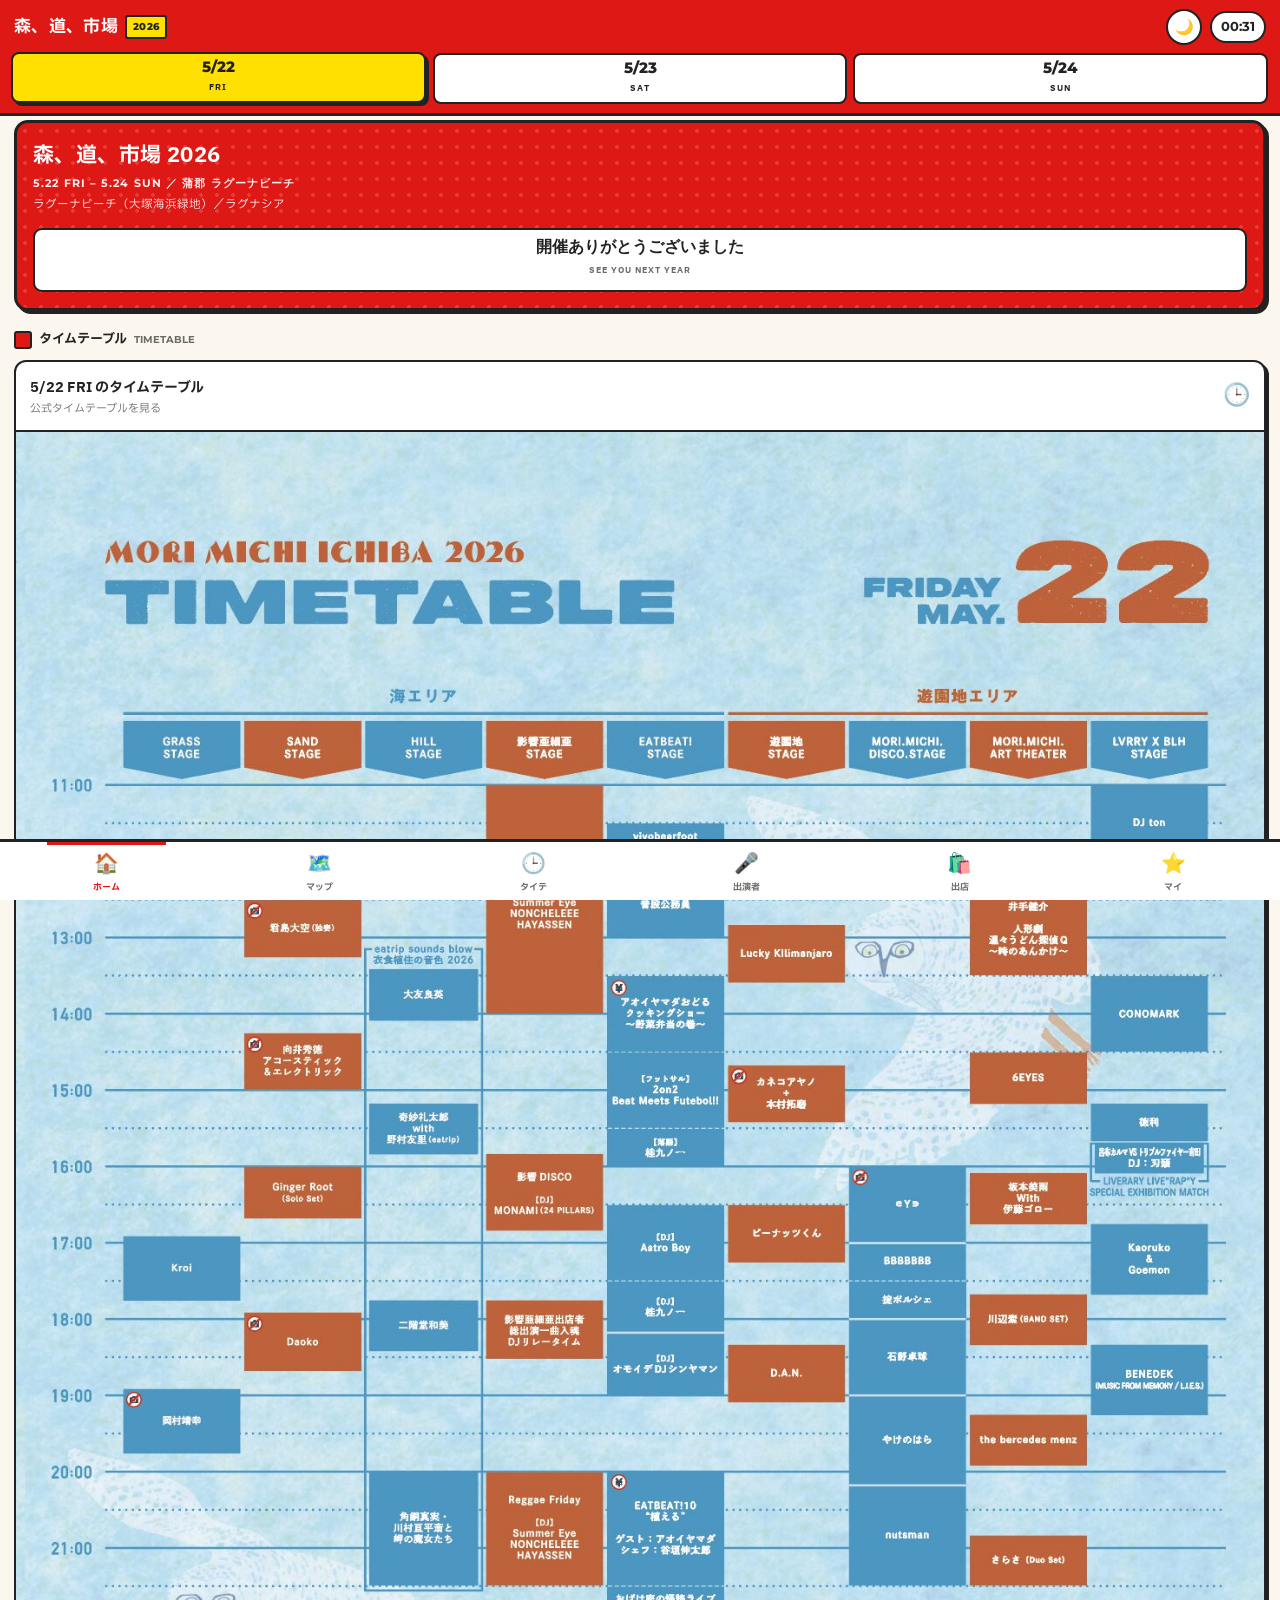
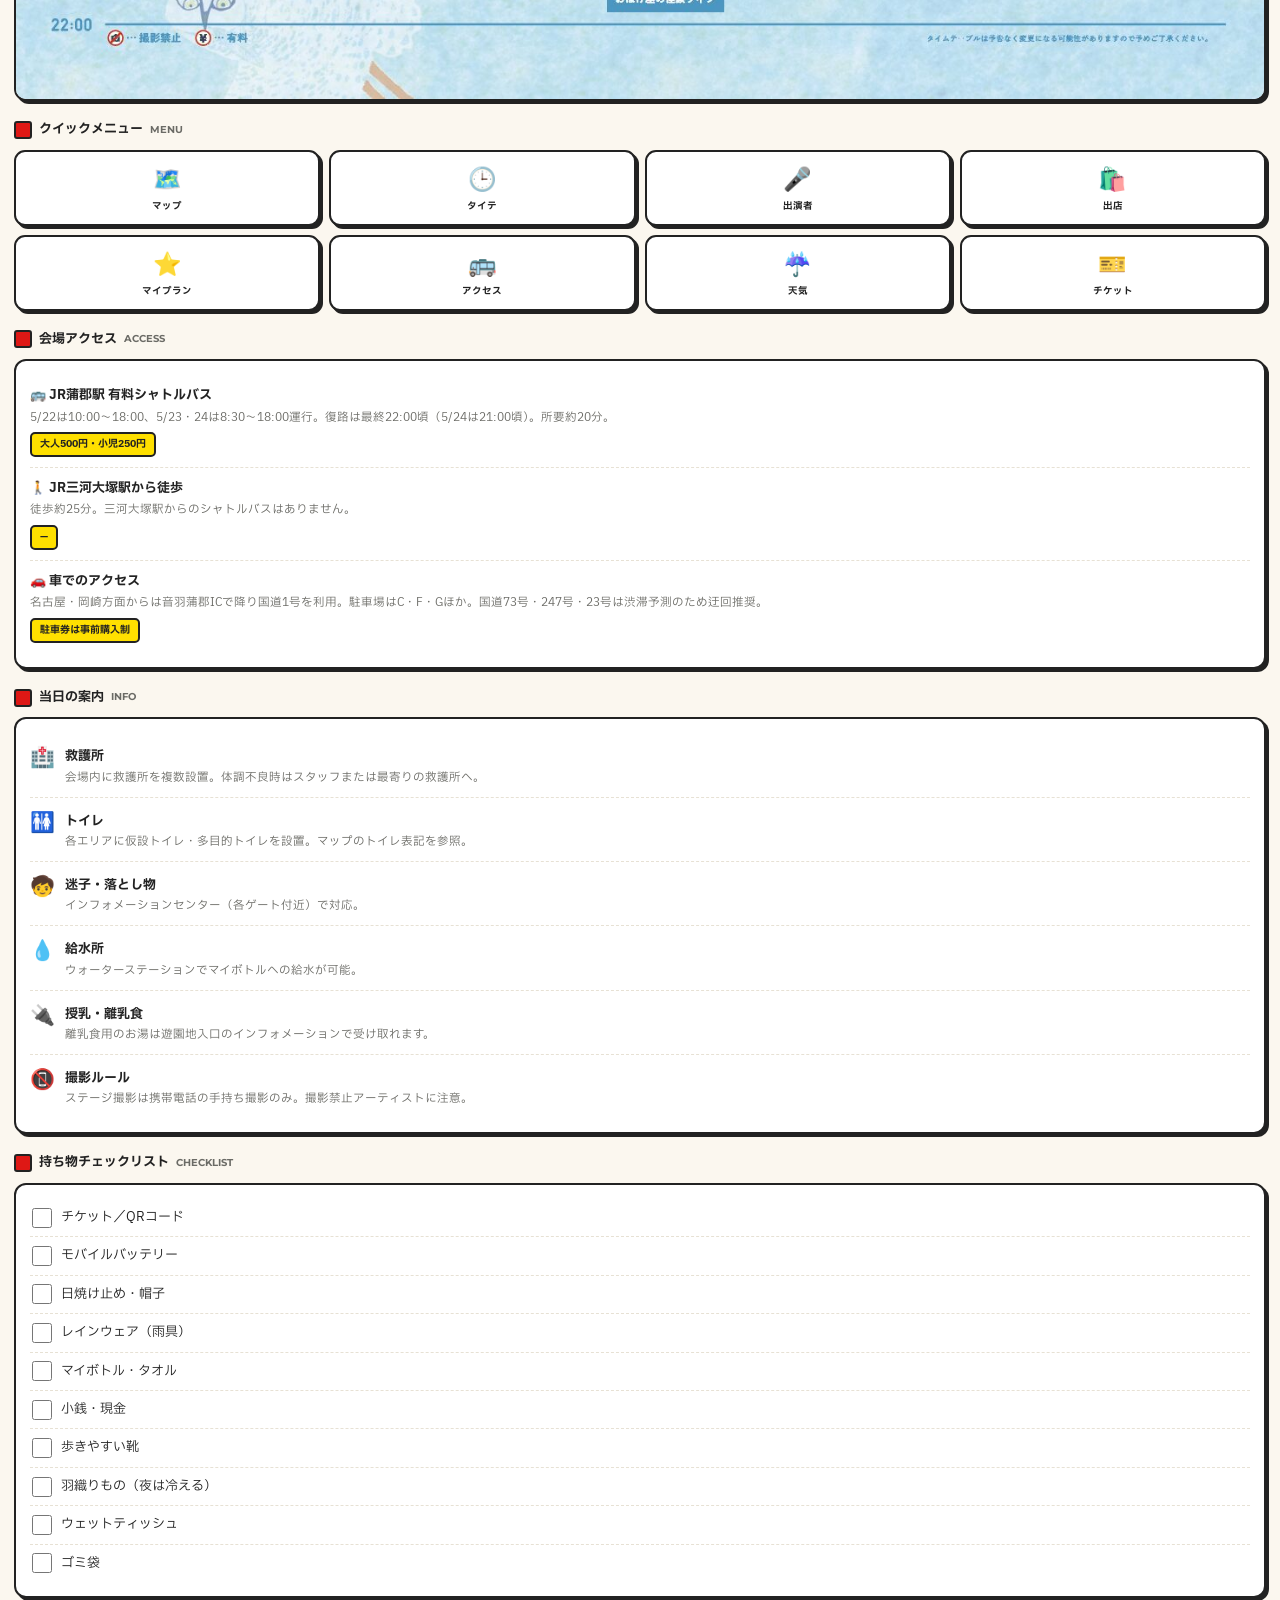
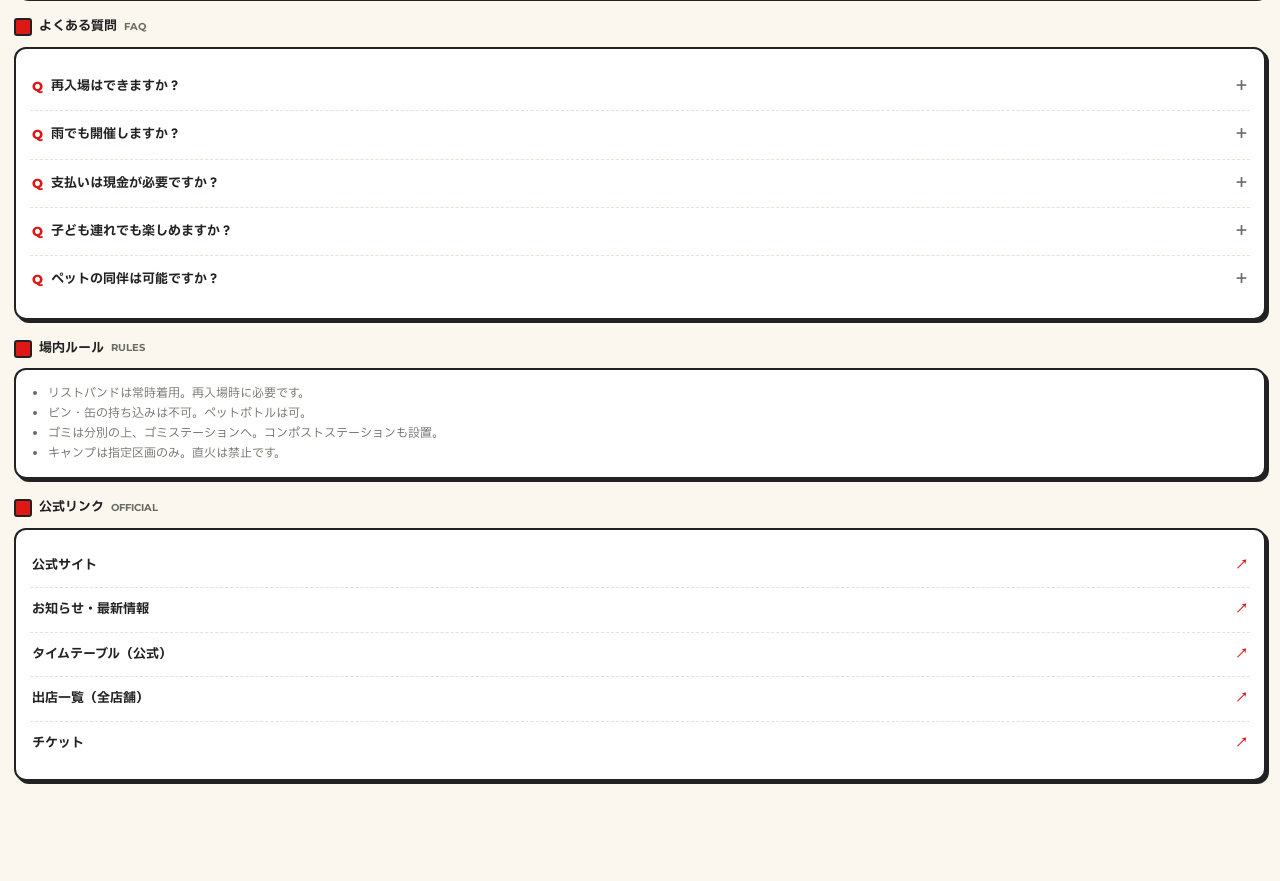
==== index.html @ 8216c10b "ショップ検索時の会場マップ表示を3点マーキングに拡張 公式PDFを再解析し、エリア名ラベルを2系統に分離して抽出： - ZONE_LABEL_LIST … 出店一覧ブロックの見出し（エリア名） - Z" ====
<!DOCTYPE html>
<html lang="ja">
<head>
<meta charset="UTF-8">
<meta name="viewport" content="width=device-width,initial-scale=1,maximum-scale=1,user-scalable=no,viewport-fit=cover">
<title>森、道、市場 2026 ガイド</title>
<meta name="description" content="森、道、市場2026の非公式ガイドアプリ。会場マップ・出店・タイムテーブル・出演者をすぐに確認。">
<meta name="theme-color" content="#de1815">
<meta name="apple-mobile-web-app-capable" content="yes">
<meta name="apple-mobile-web-app-status-bar-style" content="black-translucent">
<meta name="apple-mobile-web-app-title" content="森道2026">
<link rel="manifest" href="manifest.json">
<link rel="apple-touch-icon" href="img/icon-192.png">
<link rel="icon" type="image/png" href="img/icon-192.png">
<link rel="preconnect" href="https://fonts.googleapis.com">
<link rel="preconnect" href="https://fonts.gstatic.com" crossorigin>
<link href="https://fonts.googleapis.com/css2?family=IBM+Plex+Sans+JP:wght@400;500;700;800&family=Montserrat:wght@700;800&display=swap" rel="stylesheet">
<link rel="stylesheet" href="css/style.css">
</head>
<body>

<header class="app-header">
  <div class="app-header__top">
    <div class="app-header__title">
      森、道、市場 <span class="mark en">2026</span>
    </div>
    <div class="app-header__right">
      <button class="icon-btn" id="nightBtn" aria-label="表示モード切替">🌙</button>
      <div class="app-header__clock en" id="clock">--:--</div>
    </div>
  </div>
  <div class="day-tabs" id="dayTabs"></div>
</header>

<main>
  <section class="view pad" id="view-home"></section>
  <section class="view pad" id="view-map"></section>
  <section class="view pad" id="view-timetable"></section>
  <section class="view pad" id="view-artists"></section>
  <section class="view pad" id="view-shops"></section>
  <section class="view pad" id="view-myplan"></section>
</main>

<div class="modal-bg" id="modalBg">
  <div class="modal" id="modalBody" role="dialog" aria-modal="true" aria-label="詳細"></div>
</div>

<nav class="tabbar">
  <button data-view="home"><span class="ico">🏠</span><span class="lbl">ホーム</span></button>
  <button data-view="map"><span class="ico">🗺️</span><span class="lbl">マップ</span></button>
  <button data-view="timetable"><span class="ico">🕒</span><span class="lbl">タイテ</span></button>
  <button data-view="artists"><span class="ico">🎤</span><span class="lbl">出演者</span></button>
  <button data-view="shops"><span class="ico">🛍️</span><span class="lbl">出店</span></button>
  <button data-view="myplan"><span class="ico">⭐</span><span class="lbl">マイ</span></button>
</nav>

<script src="js/data.js"></script>
<script src="js/app.js"></script>
<script>
/* Service Worker 登録。
   - 初回訪問: コントローラ無し → controllerchange でのリロードはしない。
   - 2回目以降: 既存コントローラあり → 新しい SW が有効化されたら
     一度だけリロードし、修正を確実に反映する。
   - アプリ復帰時に update() を叩き、最新版を取りに行く。 */
if ('serviceWorker' in navigator) {
  var hadController = !!navigator.serviceWorker.controller;
  var refreshing = false;
  navigator.serviceWorker.addEventListener('controllerchange', function () {
    if (!hadController || refreshing) return;
    refreshing = true;
    window.location.reload();
  });
  window.addEventListener('load', function () {
    navigator.serviceWorker.register('sw.js').then(function (reg) {
      document.addEventListener('visibilitychange', function () {
        if (!document.hidden) {
          try { var p = reg.update(); if (p && p.catch) p.catch(function () {}); }
          catch (e) {}
        }
      });
    }).catch(function () {});
  });
}
</script>
</body>
</html>
---- css/style.css ----
/* ============================================================
   森、道、市場 2026 ガイドアプリ — スタイル
   公式サイト準拠：赤#de1815 / 黒#222 / 白 / 黄#ffe000 / 藍#114557
   フォント：Montserrat + IBM Plex Sans JP
============================================================ */
:root{
  --red:#de1815;
  --red-d:#ad1707;
  --ink:#222222;
  --paper:#fbf7ef;
  --card:#ffffff;
  --yellow:#ffe000;
  --teal:#114557;
  --teal-l:#588da9;
  --sub:#6b6b66;
  --line:#222222;
  --ink2:#222222;        /* 白・黄背景上で常に濃色を保つ固定インク */
  --soft:#e7e1d4;
  --ok:#1f9d57;
  --tabh:60px;
  --headh:106px;
  --hard:3px 3px 0 var(--ink);
}
*{box-sizing:border-box;margin:0;padding:0;-webkit-tap-highlight-color:transparent;}
html,body{height:100%;}
body{
  font-family:"IBM Plex Sans JP","Hiragino Kaku Gothic ProN","Noto Sans JP",sans-serif;
  background:var(--paper);color:var(--ink);line-height:1.65;
  -webkit-font-smoothing:antialiased;overscroll-behavior-y:none;
}
body.night{
  --paper:#15171c;--card:#22252d;--ink:#f1ede3;--line:#3a3e48;
  --sub:#9aa0ac;--soft:#2c2f38;--hard:3px 3px 0 #000;
}
img{max-width:100%;display:block;}
button{font-family:inherit;cursor:pointer;border:none;background:none;color:inherit;}
a{color:var(--red-d);}
.en{font-family:"Montserrat",sans-serif;}

/* ---------- ヘッダー ---------- */
.app-header{
  position:fixed;top:0;left:0;right:0;z-index:50;
  background:var(--red);color:#fff;padding:env(safe-area-inset-top) 0 0;
  border-bottom:3px solid var(--ink);
}
.app-header__top{
  display:flex;align-items:center;justify-content:space-between;
  padding:9px 14px 6px;
}
.app-header__title{font-weight:800;font-size:17px;letter-spacing:.02em;
  display:flex;align-items:center;gap:7px;}
.app-header__title .mark{
  background:var(--yellow);color:var(--ink);font-size:10px;font-weight:800;
  padding:2px 6px;border-radius:3px;border:2px solid var(--ink);
  font-family:"Montserrat",sans-serif;
}
.app-header__right{display:flex;align-items:center;gap:8px;}
.app-header__clock{
  font-family:"Montserrat",sans-serif;font-weight:700;font-size:13px;
  background:#fff;color:var(--ink2);padding:3px 9px;border-radius:20px;
  border:2px solid #222;
}
.icon-btn{
  width:36px;height:36px;border-radius:50%;background:#fff;border:2px solid var(--ink);
  display:flex;align-items:center;justify-content:center;font-size:15px;
}
.day-tabs{display:flex;gap:6px;padding:2px 12px 9px;}
.day-tab{
  flex:1;background:#fff;color:var(--ink2);border:2px solid #222;
  border-radius:8px;padding:5px 4px;text-align:center;transition:.12s;
}
.day-tab b{font-family:"Montserrat",sans-serif;font-size:15px;font-weight:800;
  display:block;line-height:1.1;}
.day-tab span{font-size:8.5px;letter-spacing:.14em;font-weight:700;}
.day-tab.active{background:var(--yellow);color:var(--ink2);
  box-shadow:3px 3px 0 #222;transform:translate(-1px,-1px);}

/* ---------- メイン ---------- */
main{
  padding:var(--headh) 0 calc(var(--tabh) + env(safe-area-inset-bottom) + 14px);
  min-height:100%;
}
.view{display:none;}
.view.active{display:block;animation:fade .2s ease;}
@keyframes fade{from{opacity:0;}to{opacity:1;}}
.pad{padding:14px 14px;}
.section-title{
  font-size:13px;font-weight:800;margin:18px 0 9px;
  display:flex;align-items:center;gap:7px;
}
.section-title::before{content:"";width:14px;height:14px;background:var(--red);
  border:2px solid var(--ink);border-radius:3px;}
.section-title .en{font-size:10px;color:var(--sub);font-weight:700;}

/* ---------- カード ---------- */
.card{
  background:var(--card);border:2.5px solid var(--ink);border-radius:12px;
  box-shadow:var(--hard);padding:14px;margin-bottom:12px;
}

/* ---------- ホーム ---------- */
.hero{
  background:var(--red);color:#fff;border:3px solid var(--ink);
  border-radius:14px;box-shadow:var(--hard);padding:16px;margin-bottom:14px;
  position:relative;overflow:hidden;
}
.hero__dots{
  position:absolute;inset:0;opacity:.16;
  background-image:radial-gradient(#fff 2px,transparent 2px);
  background-size:16px 16px;pointer-events:none;
}
.hero h2{font-size:21px;font-weight:800;letter-spacing:.02em;position:relative;}
.hero .sub{font-family:"Montserrat",sans-serif;font-size:11px;font-weight:700;
  letter-spacing:.1em;opacity:.92;position:relative;}
.hero .venue{font-size:11.5px;margin-top:4px;position:relative;opacity:.95;}
.countdown{display:flex;gap:7px;margin-top:13px;position:relative;}
.cd-box{
  background:#fff;color:var(--ink2);border:2.5px solid #222;border-radius:9px;
  padding:7px 0;text-align:center;flex:1;
}
.cd-box b{font-family:"Montserrat",sans-serif;font-size:23px;font-weight:800;
  display:block;line-height:1;}
.cd-box span{font-size:8.5px;letter-spacing:.12em;font-weight:700;color:#6b6b66;}
.cd-box.wide{flex:none;width:100%;padding:9px 0;}
.cd-box.wide b{font-size:16px;}

.now-strip{display:flex;gap:10px;}
.now-strip .card{flex:1;margin-bottom:0;padding:12px;}
.tagline{
  font-family:"Montserrat",sans-serif;font-size:9.5px;font-weight:800;
  letter-spacing:.08em;display:inline-block;padding:2px 7px;border-radius:4px;
  border:2px solid var(--ink);margin-bottom:6px;
}
.tagline.now{background:var(--red);color:#fff;}
.tagline.next{background:var(--yellow);color:var(--ink2);}
.now-name{font-size:15px;font-weight:800;line-height:1.3;}
.now-meta{font-size:10.5px;color:var(--sub);}
.now-empty{font-size:12px;color:var(--sub);padding:4px 0;}

.quick-grid{display:grid;grid-template-columns:repeat(4,1fr);gap:9px;}
.quick-btn{
  background:var(--card);border:2.5px solid var(--ink);border-radius:11px;
  box-shadow:var(--hard);padding:11px 3px;text-align:center;transition:.1s;
}
.quick-btn:active{transform:translate(2px,2px);box-shadow:1px 1px 0 var(--ink);}
.quick-btn .ico{font-size:23px;}
.quick-btn .lbl{font-size:9.5px;font-weight:800;margin-top:2px;}

.info-row{display:flex;gap:10px;padding:9px 0;border-bottom:1.5px dashed var(--soft);}
.info-row:last-child{border-bottom:none;}
.info-row .ico{font-size:20px;flex-shrink:0;}
.info-row .txt b{font-size:13px;}
.info-row .txt p{font-size:11.5px;color:var(--sub);}

.access-item{padding:10px 0;border-bottom:1.5px dashed var(--soft);}
.access-item:last-child{border-bottom:none;}
.access-item b{font-size:13px;display:flex;align-items:center;gap:6px;}
.access-item p{font-size:11.5px;color:var(--sub);margin-top:2px;}
.tag-fare{
  display:inline-block;background:var(--yellow);color:var(--ink2);
  font-size:10px;font-weight:800;padding:2px 8px;border-radius:5px;
  border:2px solid #222;margin-top:5px;
}

.link-row{
  display:flex;align-items:center;justify-content:space-between;
  padding:11px 2px;border-bottom:1.5px dashed var(--soft);
  font-size:13px;font-weight:700;
}
.link-row:last-child{border-bottom:none;}
.link-row .arr{color:var(--red);font-weight:800;}

.checklist label{
  display:flex;align-items:center;gap:9px;padding:8px 2px;
  border-bottom:1.5px dashed var(--soft);font-size:13px;
}
.checklist label:last-child{border-bottom:none;}
.checklist input{width:20px;height:20px;accent-color:var(--red);flex-shrink:0;}
.checklist label.done span{text-decoration:line-through;color:var(--sub);}

.faq-item{border-bottom:1.5px dashed var(--soft);padding:4px 0;}
.faq-item:last-child{border-bottom:none;}
.faq-q{
  display:flex;gap:8px;padding:9px 2px;font-size:13px;font-weight:700;
  align-items:flex-start;
}
.faq-q .qm{color:var(--red);font-weight:800;font-family:"Montserrat",sans-serif;}
.faq-q .tgl{margin-left:auto;color:var(--sub);}
.faq-a{font-size:12px;color:var(--sub);padding:0 2px 10px 22px;display:none;}
.faq-item.open .faq-a{display:block;}

/* ---------- 注意ボックス ---------- */
.notice{
  background:var(--yellow);border:2.5px solid #222;border-radius:10px;
  padding:9px 12px;font-size:10.5px;font-weight:600;color:var(--ink2);
  margin-bottom:12px;line-height:1.55;
}
.notice a{color:var(--ink2);font-weight:800;}

/* ---------- 検索・フィルタ ---------- */
.searchbar{position:relative;margin-bottom:10px;}
.searchbar input{
  width:100%;border:2.5px solid var(--ink);border-radius:24px;
  padding:11px 16px 11px 40px;font-size:16px;background:var(--card);
  color:var(--ink);box-shadow:var(--hard);-webkit-appearance:none;appearance:none;
}
.searchbar input:focus{outline:none;}
.searchbar::before{content:"🔍";position:absolute;left:14px;top:50%;
  transform:translateY(-50%);font-size:14px;}
.chips{display:flex;gap:7px;overflow-x:auto;padding-bottom:9px;
  -webkit-overflow-scrolling:touch;}
.chip{
  flex:0 0 auto;background:var(--card);border:2px solid var(--ink);
  border-radius:18px;padding:6px 12px;font-size:11.5px;font-weight:800;
  white-space:nowrap;transition:.1s;
}
.chip.active{background:var(--red);color:#fff;}
.list-count{font-size:11px;color:var(--sub);font-weight:700;margin-bottom:8px;}

/* ---------- マップ ---------- */
.map-toolbar{
  display:flex;gap:7px;margin-bottom:10px;align-items:center;
}
.map-toolbar .seg{
  flex:1;display:flex;border:2.5px solid var(--ink);border-radius:9px;
  overflow:hidden;box-shadow:var(--hard);background:var(--card);
}
.map-toolbar .seg button{
  flex:1;padding:7px 2px;font-size:10.5px;font-weight:800;transition:.1s;
}
.map-toolbar .seg button.active{background:var(--teal);color:#fff;}
.map-wrap{
  border:3px solid var(--ink);border-radius:12px;box-shadow:var(--hard);
  overflow:hidden;background:var(--card);position:relative;
}
.map-canvas{
  position:relative;overflow:hidden;background:#ded8c8;
  touch-action:none;height:62vh;
}
/* 会場マップは全体を一画面に表示（マップ画像の縦横比に合わせる） */
#mapCanvas{height:auto;aspect-ratio:1600 / 2262;}
.map-inner{position:absolute;top:0;left:0;transform-origin:0 0;}
.map-inner img{width:100%;display:block;pointer-events:none;}
.pin{
  position:absolute;transform:translate(-50%,-100%);
  display:flex;flex-direction:column;align-items:center;cursor:pointer;
  transition:filter .1s;
}
.pin__dot{
  width:21px;height:21px;border-radius:50% 50% 50% 2px;
  border:2.5px solid var(--ink);transform:rotate(45deg);
  display:flex;align-items:center;justify-content:center;
  box-shadow:1px 1px 0 rgba(0,0,0,.35);
}
.pin__dot span{transform:rotate(-45deg);font-size:9px;}
.pin--stage .pin__dot{background:var(--red);}
.pin--gate  .pin__dot{background:var(--teal);}
.pin--area .pin__dot{background:var(--yellow);}
.pin--me .pin__dot{background:#fff;border-color:var(--red);}
.pin__label{
  margin-top:2px;font-size:9.5px;font-weight:800;background:var(--card);
  border:1.5px solid var(--ink);border-radius:4px;padding:1px 5px;
  white-space:nowrap;max-width:110px;overflow:hidden;text-overflow:ellipsis;
}
.pin.active{filter:none;z-index:5;}
.pin.active .pin__dot{
  width:30px;height:30px;animation:pinpop .5s ease;
  box-shadow:0 0 0 6px rgba(222,24,21,.25),1px 1px 0 rgba(0,0,0,.4);
}
.pin.active .pin__dot span{font-size:13px;}
.pin.active .pin__label{background:var(--red);color:#fff;font-size:10px;}
.pin.dimmed{opacity:.32;}
@keyframes pinpop{0%{transform:rotate(45deg) scale(.4);}60%{transform:rotate(45deg) scale(1.2);}100%{transform:rotate(45deg) scale(1);}}

/* 選択中ショップの会場マップ赤マーキング（SVGオーバーレイ）。
   #areaSvg は #mapInner 内にありマップと一緒に拡縮される。 */
#areaSvg{
  position:absolute;top:0;left:0;width:100%;height:100%;
  pointer-events:none;overflow:visible;z-index:3;
}
/* エリア名を丸囲み（出店一覧の見出し＝赤／中央地図上の位置＝赤）*/
.area-circle{
  fill:rgba(222,24,21,.1);stroke:var(--red);stroke-width:3.4;
  vector-effect:non-scaling-stroke;
  animation:areamark 1s ease-in-out infinite alternate;
}
.area-circle--venue{stroke-width:4;fill:rgba(222,24,21,.16);}
/* (1) 店名が記載されている部分：出店一覧の店名を赤枠で囲う */
.area-namebox{
  fill:rgba(255,224,0,.34);stroke:var(--red);stroke-width:2.6;
  vector-effect:non-scaling-stroke;
  animation:areamark 1s ease-in-out infinite alternate;
}
@keyframes areamark{
  from{stroke-opacity:.55;}
  to{stroke-opacity:1;}
}

/* 選択中ショップのピン：店名を指す固定サイズのピン（どの縮尺でも見える）
   先端の▼が店名の中心を指す */
.pin--shop{z-index:9;}
.pin--shop .shop-pin__body{
  background:var(--red);color:#fff;font-size:11px;font-weight:800;
  border:2.5px solid var(--ink);border-radius:8px;padding:5px 9px;
  white-space:nowrap;max-width:172px;overflow:hidden;text-overflow:ellipsis;
  box-shadow:2px 2px 0 var(--ink);
  animation:shopglow 1.1s ease-in-out infinite;
}
.pin--shop .shop-pin__body b{font-family:"Montserrat",sans-serif;}
.pin--shop .shop-pin__tip{
  width:0;height:0;border:9px solid transparent;
  border-top-color:var(--ink);margin-top:-2px;
}
@keyframes shopglow{
  0%,100%{box-shadow:2px 2px 0 var(--ink),0 0 0 3px rgba(255,224,0,.95);}
  50%{box-shadow:2px 2px 0 var(--ink),0 0 0 10px rgba(255,224,0,.2);}
}
/* 選択中ショップのエリア位置ピン：そのエリアが会場マップ上のどこにあるかを示す */
.pin--area-loc{z-index:8;}
.pin--area-loc .area-pin__body{
  background:var(--teal);color:#fff;font-size:10.5px;font-weight:800;
  border:2.5px solid var(--ink);border-radius:8px;padding:4px 9px;
  white-space:nowrap;max-width:160px;overflow:hidden;text-overflow:ellipsis;
  box-shadow:2px 2px 0 var(--ink);
}
.pin--area-loc .area-pin__tip{
  width:0;height:0;border:8px solid transparent;
  border-top-color:var(--ink);margin-top:-2px;
}
.map-zoom{
  position:absolute;right:9px;bottom:9px;display:flex;flex-direction:column;gap:6px;
}
.map-zoom button{
  width:44px;height:44px;background:var(--card);border:2.5px solid var(--ink);
  border-radius:9px;font-size:21px;font-weight:800;
  display:flex;align-items:center;justify-content:center;box-shadow:var(--hard);
}
.map-hint{
  font-size:10.5px;color:var(--sub);padding:8px 4px 0;text-align:center;
}
.map-legend{
  display:flex;gap:14px;justify-content:center;padding:9px 4px 0;
  font-size:10px;font-weight:700;flex-wrap:wrap;
}
.map-legend span{display:flex;align-items:center;gap:4px;}
.map-legend i{width:13px;height:13px;border-radius:50% 50% 50% 2px;
  transform:rotate(45deg);border:2px solid var(--ink);display:inline-block;}

/* マップ下：選択ゾーン情報 */
.zone-panel{margin-top:12px;}
.zone-panel__head{
  display:flex;align-items:center;gap:8px;margin-bottom:8px;
}
.zone-panel__head b{font-size:15px;font-weight:800;}
.zone-shop{
  display:flex;align-items:center;gap:9px;padding:9px 2px;
  border-bottom:1.5px dashed var(--soft);
}
.zone-shop:last-child{border-bottom:none;}
.zone-shop .ico{font-size:18px;}
.zone-shop .nm{font-size:13px;font-weight:700;flex:1;}
.zone-shop .arr{color:var(--red);font-weight:800;}

/* ---------- タイムテーブル ---------- */
.tt-stage-group{margin-bottom:15px;}
.tt-stage-head{
  display:flex;align-items:center;gap:8px;margin-bottom:7px;
  font-size:13px;font-weight:800;
}
.tt-stage-dot{width:14px;height:14px;border-radius:4px;border:2px solid var(--ink);
  flex-shrink:0;}
.tt-slot{
  background:var(--card);border:2.5px solid var(--ink);border-radius:10px;
  box-shadow:var(--hard);padding:9px 11px;margin-bottom:8px;
  display:flex;align-items:center;gap:10px;
}
.tt-slot.is-now{background:var(--yellow);color:var(--ink2);}
.tt-slot.is-now .tt-slot__time,
.tt-slot.is-now .tt-slot__name{color:var(--ink2);}
.tt-slot.is-done{opacity:.5;}
.tt-slot__time{
  font-family:"Montserrat",sans-serif;font-weight:800;font-size:13px;
  text-align:center;flex-shrink:0;width:44px;
}
.tt-slot__time small{display:block;font-size:9px;color:var(--sub);font-weight:700;}
.tt-slot__body{flex:1;min-width:0;}
.tt-slot__name{font-size:14px;font-weight:800;}
.tt-slot__tag{font-size:9px;font-weight:800;
  font-family:"Montserrat",sans-serif;color:var(--red);}
.tt-slot__fav{flex-shrink:0;width:34px;height:34px;font-size:21px;
  display:flex;align-items:center;justify-content:center;}

/* ---------- グリッドタイル ---------- */
.list-grid{display:grid;grid-template-columns:1fr 1fr;gap:10px;}
.tile{
  background:var(--card);border:2.5px solid var(--ink);border-radius:11px;
  box-shadow:var(--hard);padding:11px;position:relative;transition:.1s;
}
.tile:active{transform:translate(2px,2px);box-shadow:1px 1px 0 var(--ink);}
.tile__cat{font-size:19px;}
.tile__name{font-size:12.5px;font-weight:800;margin:4px 0 2px;
  word-break:break-word;line-height:1.35;}
.tile__meta{font-size:10px;color:var(--sub);font-weight:600;}
.tile__fav{position:absolute;top:6px;right:6px;font-size:19px;
  width:30px;height:30px;display:flex;align-items:center;justify-content:center;}
.empty{text-align:center;color:var(--sub);font-size:13px;padding:44px 20px;}
.empty .big{font-size:40px;margin-bottom:8px;}

/* ---------- マイプラン ---------- */
.seg-tabs{display:flex;gap:7px;margin-bottom:13px;}
.seg-tabs button{
  flex:1;background:var(--card);border:2.5px solid var(--ink);border-radius:9px;
  padding:8px;font-size:12px;font-weight:800;box-shadow:var(--hard);transition:.1s;
}
.seg-tabs button.active{background:var(--red);color:#fff;}

/* ---------- モーダル ---------- */
.modal-bg{
  position:fixed;inset:0;background:rgba(34,34,34,.55);z-index:100;
  display:none;align-items:flex-end;
}
.modal-bg.open{display:flex;}
.modal{
  background:var(--paper);width:100%;border-radius:18px 18px 0 0;
  border-top:3px solid var(--ink);
  padding:6px 16px calc(env(safe-area-inset-bottom) + 22px);
  max-height:88vh;overflow-y:auto;animation:slideup .22s ease;
}
@keyframes slideup{from{transform:translateY(100%);}to{transform:none;}}
.modal__handle{width:40px;height:4px;background:var(--ink);border-radius:3px;
  margin:8px auto 14px;opacity:.3;}
.modal__cat{font-size:30px;}
.modal__title{font-size:21px;font-weight:800;margin:3px 0 2px;line-height:1.3;}
.modal__sub{font-size:11px;color:var(--sub);font-weight:700;margin-bottom:14px;}
.modal__row{
  background:var(--card);border:2px solid var(--ink);border-radius:10px;
  padding:10px 13px;margin-bottom:8px;display:flex;align-items:center;gap:10px;
}
.modal__row .ico{font-size:19px;}
.modal__row .k{font-size:9.5px;color:var(--sub);font-weight:800;}
.modal__row .v{font-size:14px;font-weight:800;}
.modal__btns{display:flex;gap:9px;margin-top:6px;}
.btn{
  flex:1;border-radius:10px;padding:13px;font-size:13px;font-weight:800;
  text-align:center;transition:.1s;border:2.5px solid var(--ink);
  box-shadow:var(--hard);
}
.btn:active{transform:translate(2px,2px);box-shadow:1px 1px 0 var(--ink);}
.btn--primary{background:var(--red);color:#fff;}
.btn--ghost{background:var(--card);color:var(--ink);}
.btn--fav{background:var(--teal);color:#fff;}
.btn--fav.on{background:var(--ok);}

/* ---------- ボトムタブ ---------- */
.tabbar{
  position:fixed;left:0;right:0;bottom:0;z-index:50;
  background:var(--card);display:flex;border-top:3px solid var(--ink);
  padding-bottom:env(safe-area-inset-bottom);
}
.tabbar button{
  flex:1;padding:7px 0 6px;display:flex;flex-direction:column;
  align-items:center;gap:1px;color:var(--sub);transition:.1s;position:relative;
}
.tabbar button .ico{font-size:20px;}
.tabbar button .lbl{font-size:9px;font-weight:800;}
.tabbar button.active{color:var(--red);}
.tabbar button.active::before{
  content:"";position:absolute;top:0;left:22%;right:22%;height:3px;
  background:var(--red);
}
.tabbar button .badge{
  position:absolute;top:3px;right:50%;margin-right:-22px;
  background:var(--red);color:#fff;font-size:8px;font-weight:800;
  border-radius:9px;padding:0 4px;border:1.5px solid var(--card);
}

/* ---------- トースト ---------- */
.toast{
  position:fixed;left:50%;bottom:calc(var(--tabh) + 22px);
  transform:translateX(-50%) translateY(16px);
  background:var(--ink);color:#fff;font-size:12.5px;font-weight:700;
  padding:10px 18px;border-radius:22px;z-index:200;opacity:0;
  transition:.22s;pointer-events:none;border:2px solid #fff;
}
.toast.show{opacity:1;transform:translateX(-50%) translateY(0);}

/* リマインダーバナー */
.reminder{
  background:var(--red);color:#fff;border:2.5px solid var(--ink);
  border-radius:10px;padding:10px 12px;margin-bottom:12px;
  display:flex;align-items:center;gap:9px;box-shadow:var(--hard);
}
.reminder .ico{font-size:20px;}
.reminder b{font-size:12.5px;}
.reminder p{font-size:10.5px;opacity:.92;}

/* ---------- ホーム：タイムテーブルカード ---------- */
.home-tt{padding:0;overflow:hidden;}
.home-tt__row{
  display:flex;align-items:center;justify-content:space-between;padding:12px 14px;
}
.home-tt img{width:100%;display:block;border-top:2px solid var(--ink);}

/* ---------- マップ：ショップ検索 ---------- */
.map-search{position:relative;}
.map-sug{margin-bottom:4px;}
.map-sug__item{
  background:var(--card);border:2px solid var(--ink);border-radius:9px;
  padding:9px 12px;margin-bottom:6px;display:flex;justify-content:space-between;
  align-items:center;gap:8px;font-size:12.5px;font-weight:700;box-shadow:var(--hard);
}
.map-sug__item:active{transform:translate(2px,2px);box-shadow:1px 1px 0 var(--ink);}
.map-sug__item > span:first-child{
  overflow:hidden;text-overflow:ellipsis;white-space:nowrap;min-width:0;
}
.map-sug__zone{font-size:10px;color:var(--sub);font-weight:700;flex-shrink:0;}
.map-sug__head{
  font-size:10.5px;color:var(--sub);font-weight:800;
  margin:2px 2px 6px;
}
.map-sug__empty{font-size:11px;color:var(--sub);padding:6px 4px 10px;}

/* マップ：選択中ショップ */
.map-selected{
  background:var(--red);color:#fff;border:2.5px solid var(--ink);
  border-radius:10px;box-shadow:var(--hard);padding:9px 11px;margin-bottom:10px;
  display:flex;align-items:center;gap:9px;
}
.map-selected .ico{font-size:21px;flex-shrink:0;}
.map-selected .t{flex:1;min-width:0;}
.map-selected .t b{font-size:13px;}
.map-selected .t p{font-size:10px;opacity:.93;}
.map-selected .x{
  width:28px;height:28px;background:#fff;color:var(--ink2);
  border:2px solid var(--ink);border-radius:50%;font-weight:800;flex-shrink:0;
}


/* タイムテーブル：拡大表示キャンバス（画像全体が見切れず収まる） */
.tt-canvas{height:auto;aspect-ratio:1 / 1;background:#cfe3ef;}
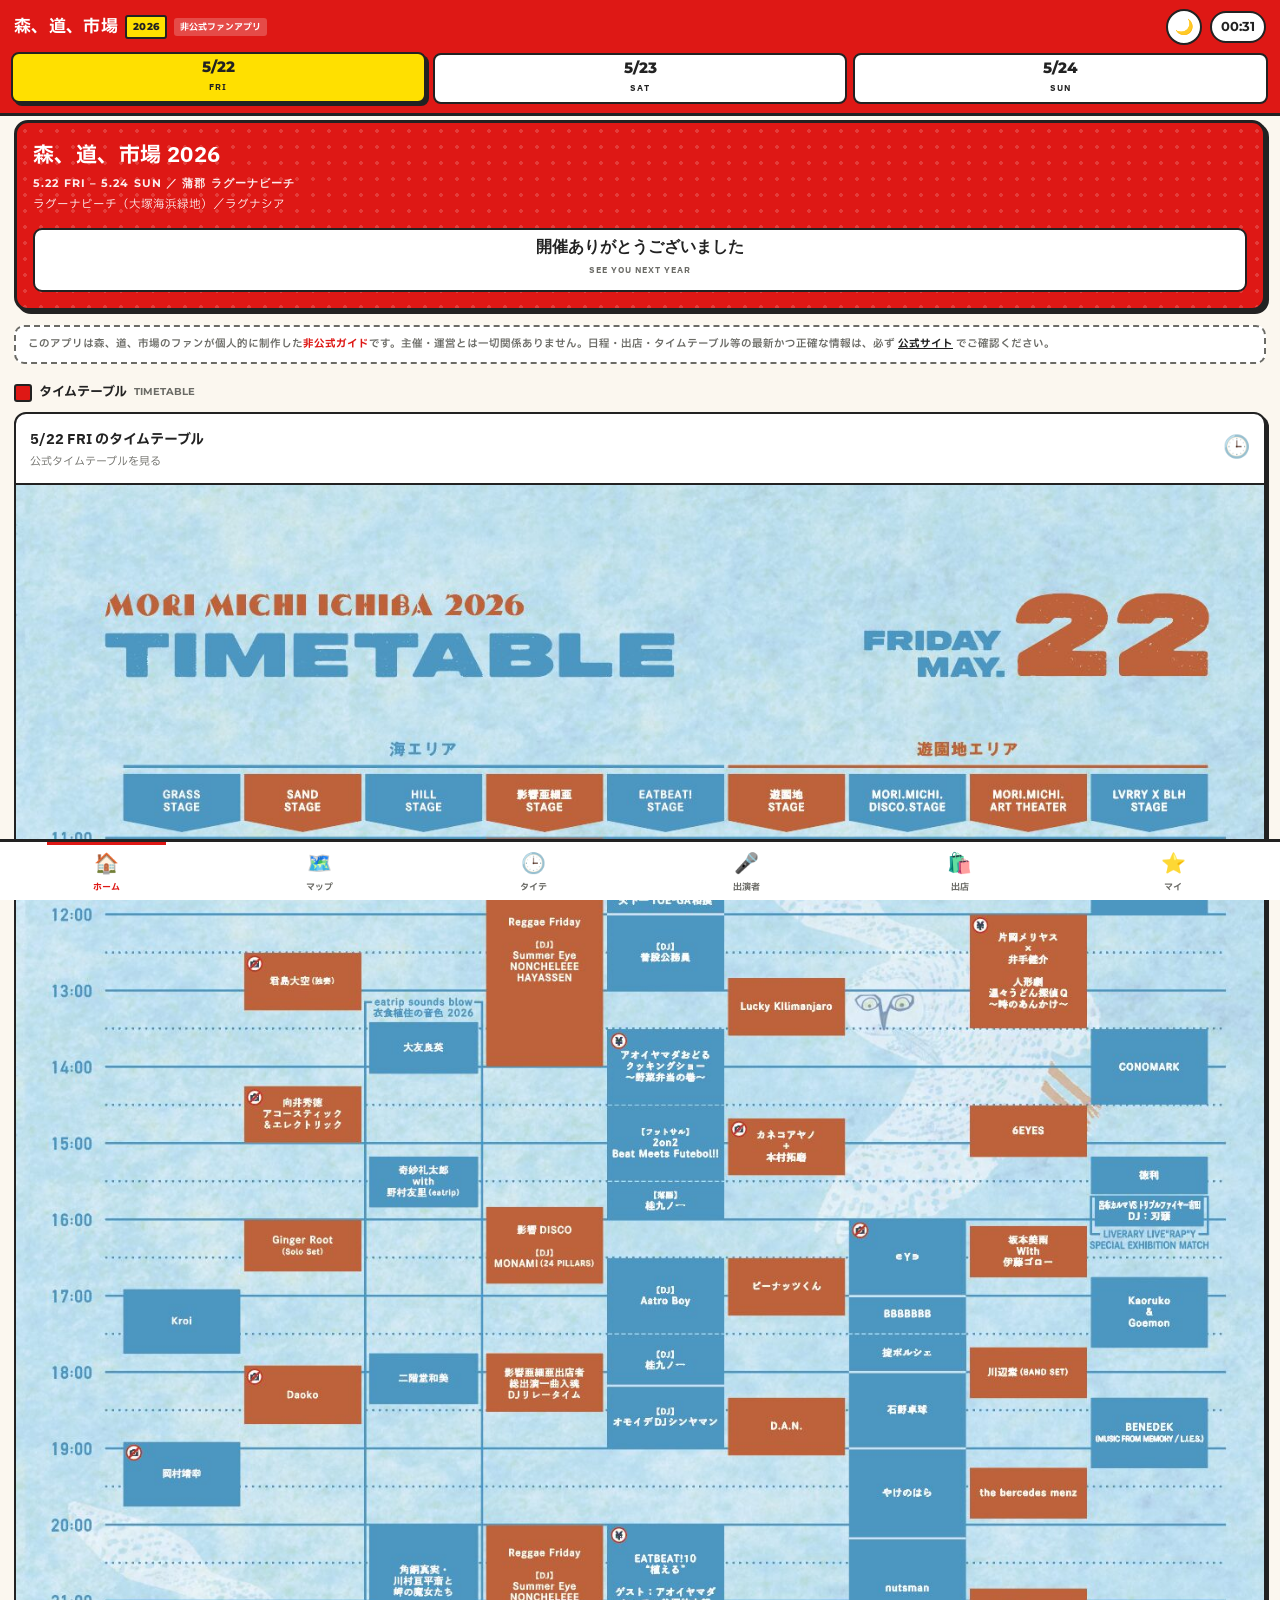
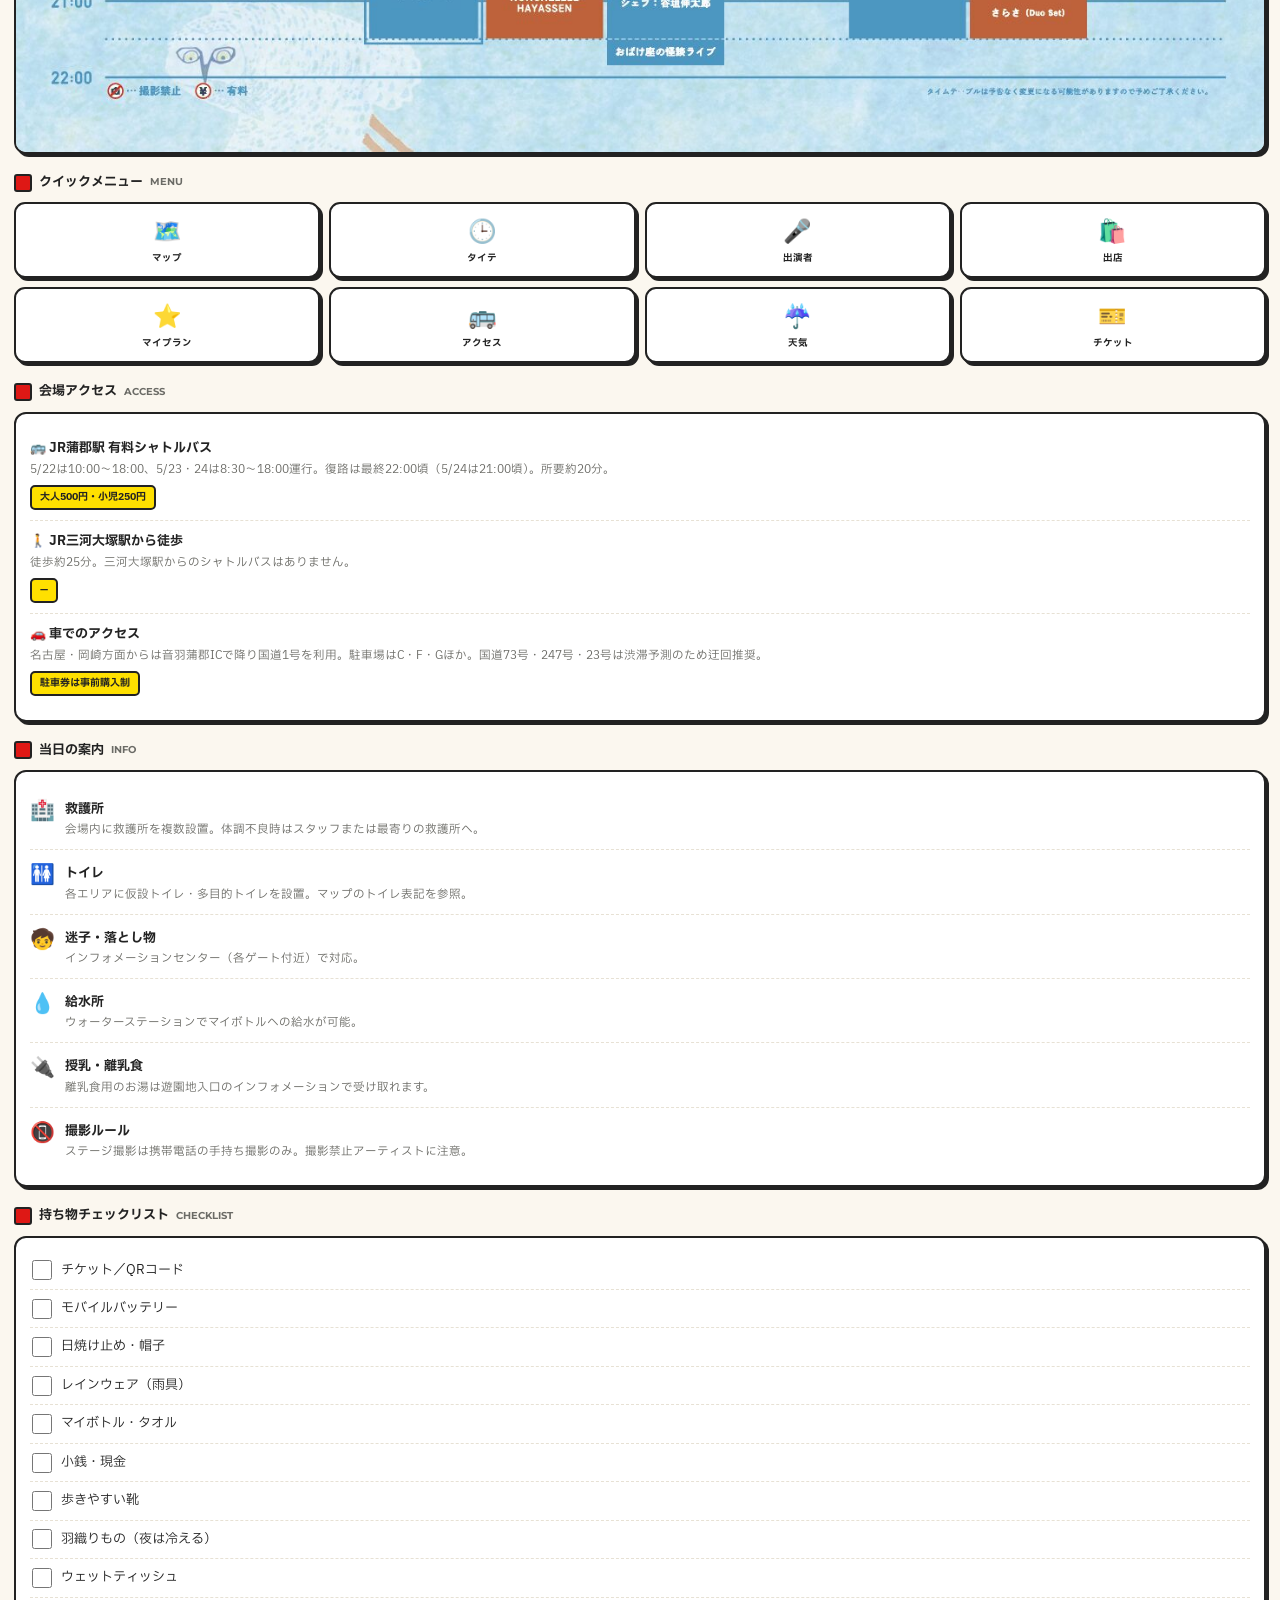
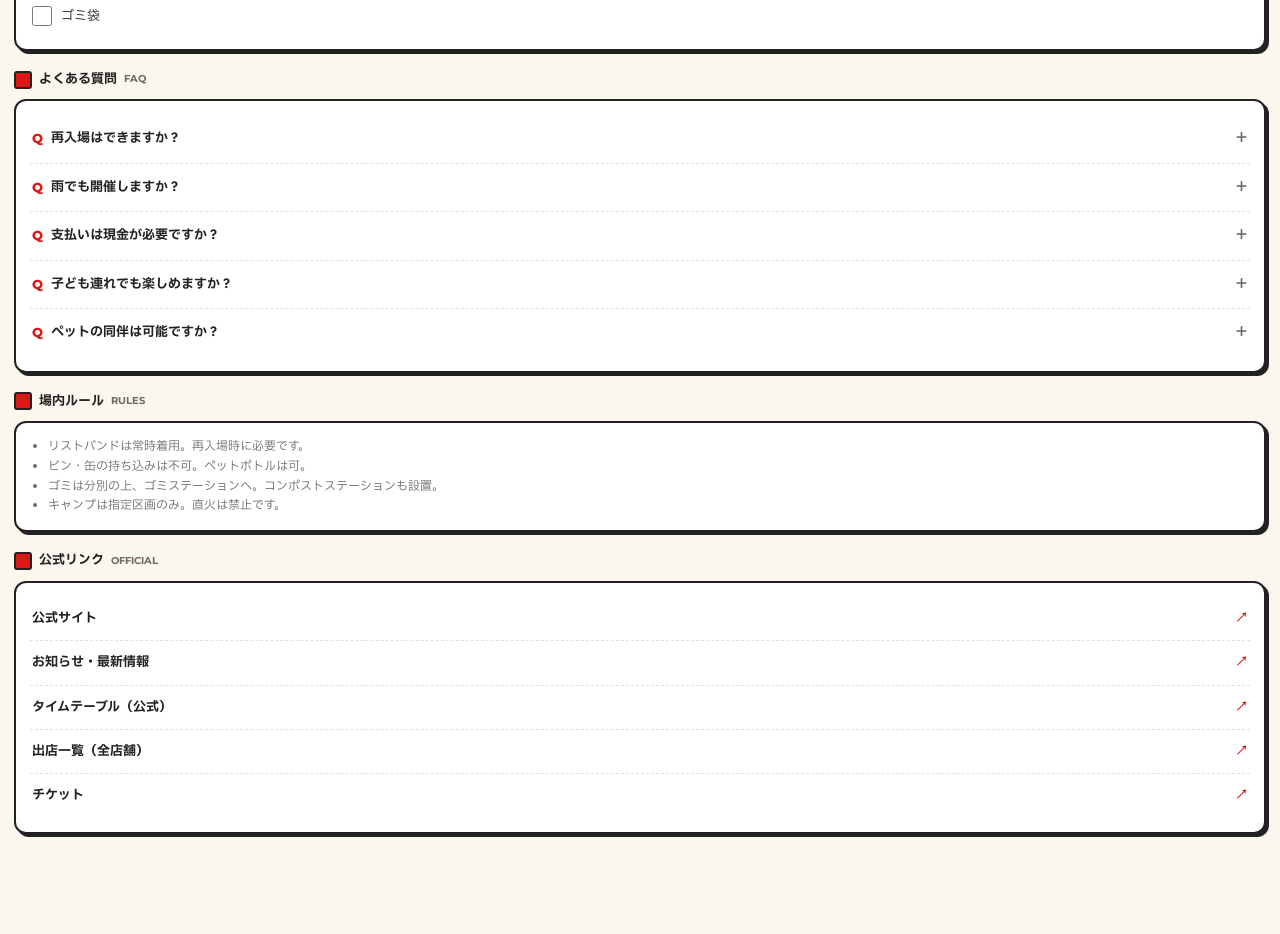
==== commit f9aae94a: "非公式表示の明示とマイプラン動線マップ機能を追加 非公式表示（出所混同の回避） - ヘッダーに「非公式ファンアプリ」タグを常時表示 - ホーム上部に非公式である旨と公式サイト確認を促す注意書きを追加 " ====
--- a/index.html
+++ b/index.html
@@ -23,6 +23,7 @@
   <div class="app-header__top">
     <div class="app-header__title">
       森、道、市場 <span class="mark en">2026</span>
+      <span class="unofficial-tag">非公式ファンアプリ</span>
     </div>
     <div class="app-header__right">
       <button class="icon-btn" id="nightBtn" aria-label="表示モード切替">🌙</button>
--- a/css/style.css
+++ b/css/style.css
@@ -54,6 +54,10 @@
   padding:2px 6px;border-radius:3px;border:2px solid var(--ink);
   font-family:"Montserrat",sans-serif;
 }
+.app-header__title .unofficial-tag{
+  background:rgba(255,255,255,.22);color:#fff;font-size:9px;font-weight:800;
+  padding:2px 6px;border-radius:3px;letter-spacing:0;white-space:nowrap;
+}
 .app-header__right{display:flex;align-items:center;gap:8px;}
 .app-header__clock{
   font-family:"Montserrat",sans-serif;font-weight:700;font-size:13px;
@@ -196,6 +200,24 @@
   margin-bottom:12px;line-height:1.55;
 }
 .notice a{color:var(--ink2);font-weight:800;}
+
+/* 非公式であることの注意書き（ホーム上部） */
+.disclaimer{
+  background:var(--card);border:2px dashed var(--sub);border-radius:10px;
+  padding:9px 12px;font-size:10.5px;font-weight:600;color:var(--sub);
+  margin:0 0 14px;line-height:1.6;
+}
+.disclaimer b{color:var(--red);font-weight:800;}
+.disclaimer a{color:var(--ink);font-weight:800;text-decoration:underline;}
+
+/* マイプラン → マップ動線ボタン */
+.plan-map-btn{
+  display:block;width:100%;margin:2px 0 12px;
+  background:var(--red);color:#fff;border:2.5px solid var(--ink);
+  border-radius:12px;padding:12px;font-size:13px;font-weight:800;
+  box-shadow:var(--hard);cursor:pointer;
+}
+.plan-map-btn:active{transform:translate(2px,2px);box-shadow:1px 1px 0 var(--ink);}
 
 /* ---------- 検索・フィルタ ---------- */
 .searchbar{position:relative;margin-bottom:10px;}
@@ -238,7 +260,7 @@
   touch-action:none;height:62vh;
 }
 /* 会場マップは全体を一画面に表示（マップ画像の縦横比に合わせる） */
-#mapCanvas{height:auto;aspect-ratio:1600 / 2262;}
+#mapCanvas{height:auto;aspect-ratio:4056 / 5733;}
 .map-inner{position:absolute;top:0;left:0;transform-origin:0 0;}
 .map-inner img{width:100%;display:block;pointer-events:none;}
 .pin{
@@ -272,6 +294,24 @@
 .pin.dimmed{opacity:.32;}
 @keyframes pinpop{0%{transform:rotate(45deg) scale(.4);}60%{transform:rotate(45deg) scale(1.2);}100%{transform:rotate(45deg) scale(1);}}
 
+/* マイプラン動線ピン：行きたい出店があるエリアを件数付きで表示 */
+.pin--plan{z-index:7;}
+.pin--plan .plan-pin__dot{
+  width:26px;height:26px;border-radius:50% 50% 50% 3px;
+  background:var(--red);border:2.5px solid var(--ink);transform:rotate(45deg);
+  display:flex;align-items:center;justify-content:center;
+  box-shadow:1px 1px 0 rgba(0,0,0,.4);
+}
+.pin--plan .plan-pin__dot span{
+  transform:rotate(-45deg);color:#fff;
+  font-family:"Montserrat",sans-serif;font-weight:800;font-size:12px;
+}
+.pin--plan .plan-pin__label{
+  margin-top:3px;font-size:9.5px;font-weight:800;background:var(--red);color:#fff;
+  border:1.5px solid var(--ink);border-radius:4px;padding:1px 6px;
+  white-space:nowrap;max-width:120px;overflow:hidden;text-overflow:ellipsis;
+}
+
 /* 選択中ショップの会場マップ赤マーキング（SVGオーバーレイ）。
    #areaSvg は #mapInner 内にありマップと一緒に拡縮される。 */
 #areaSvg{
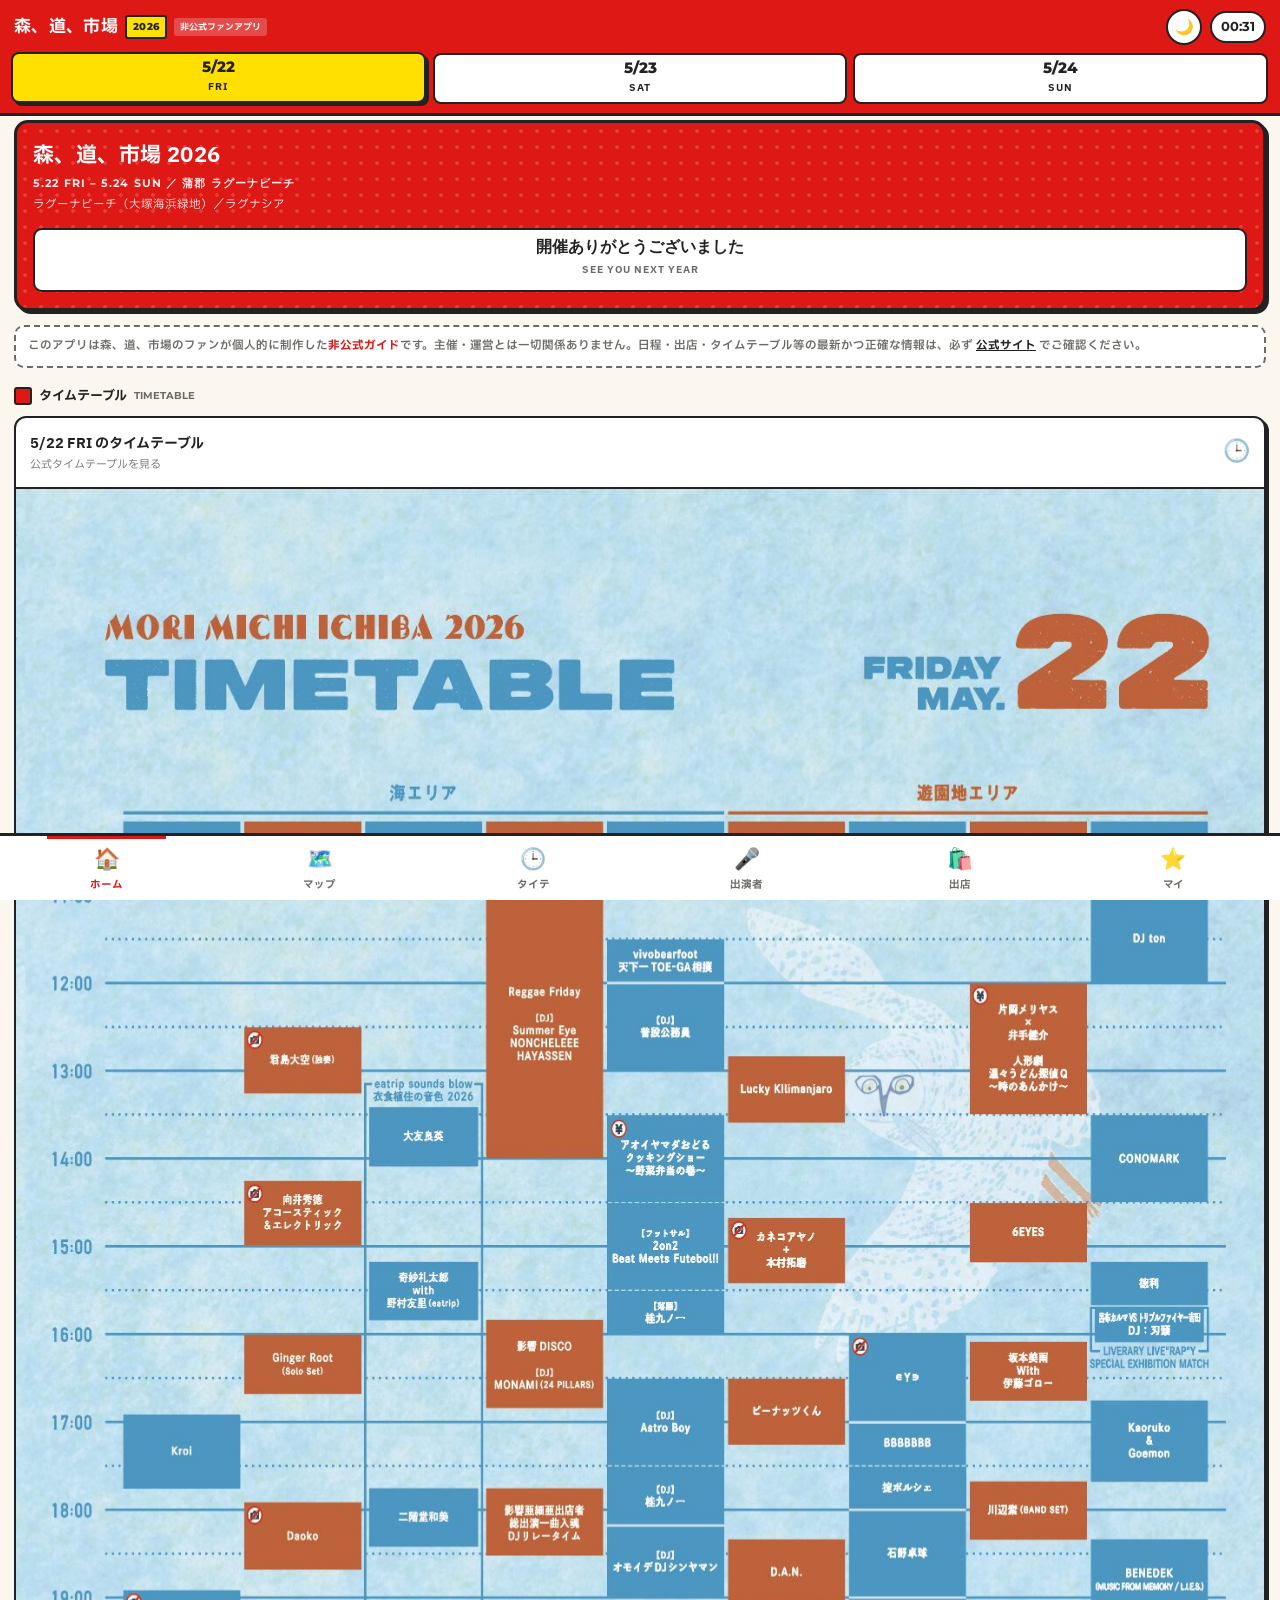
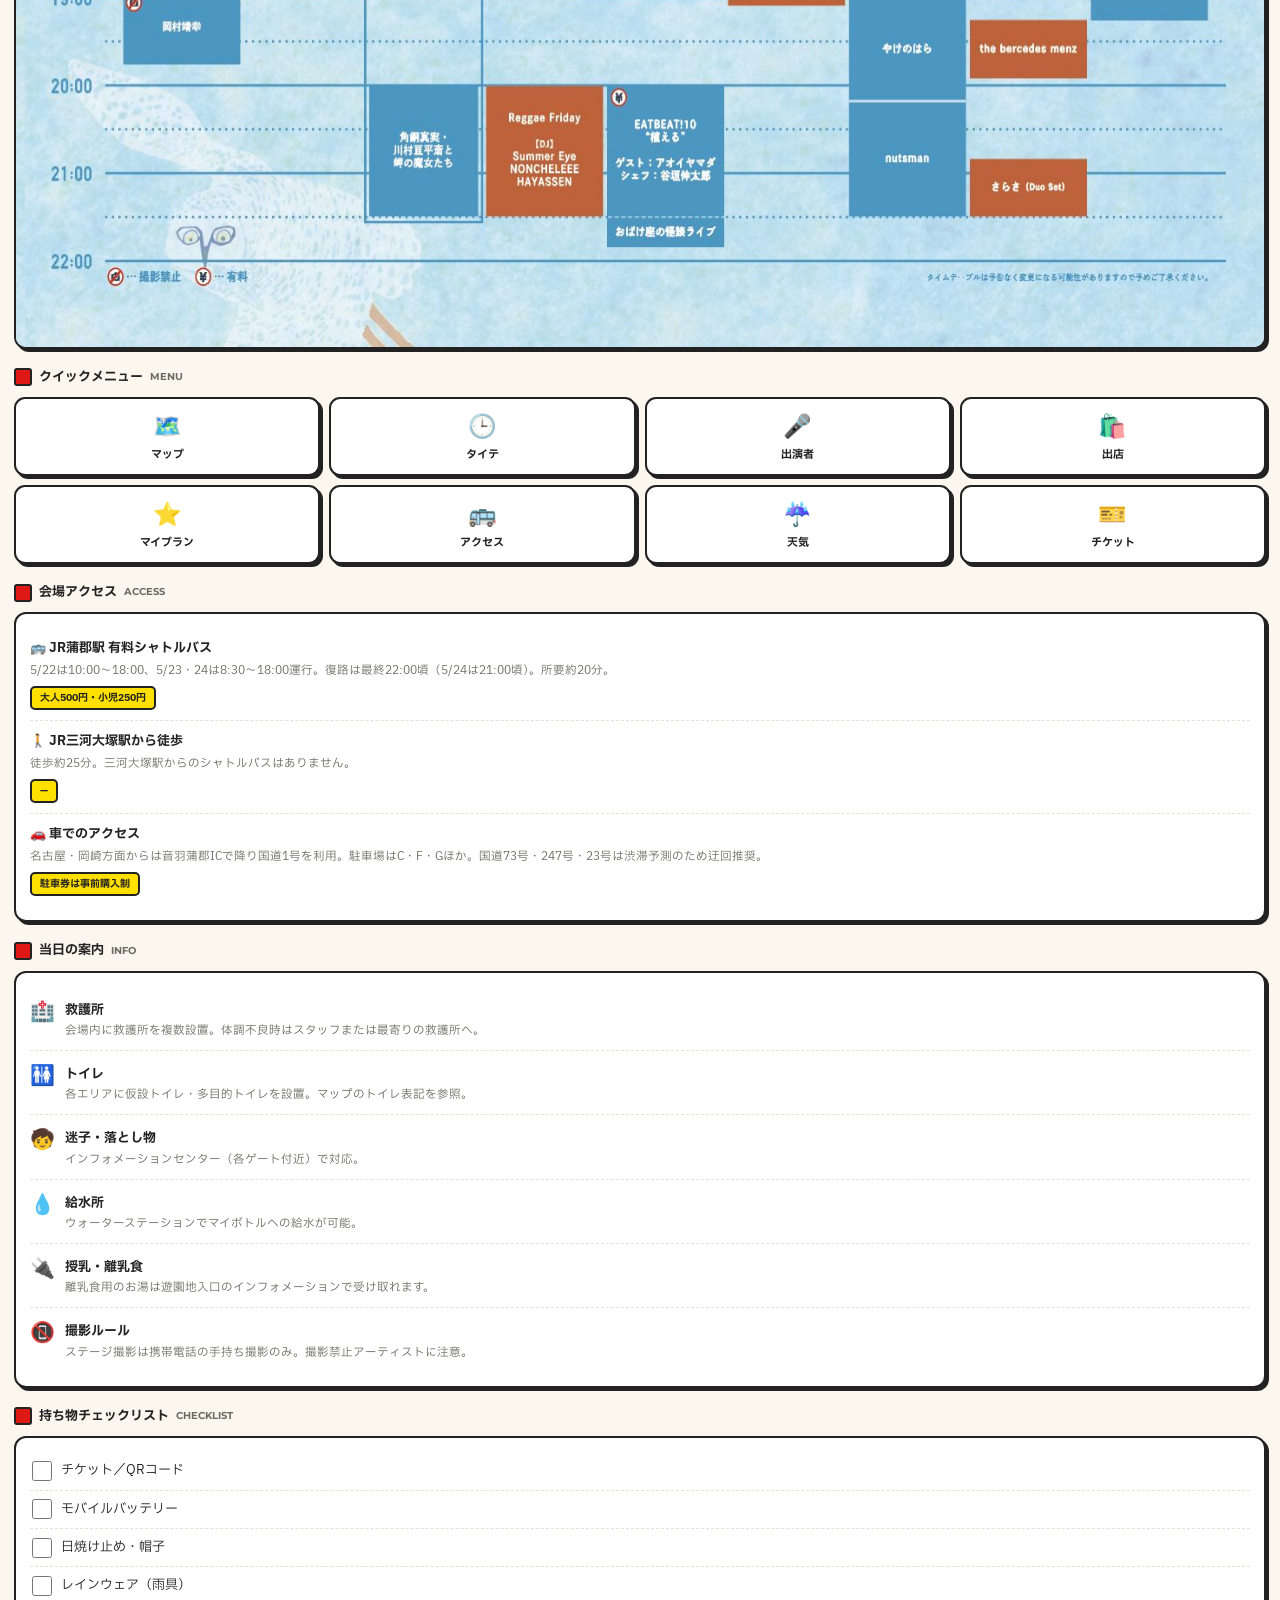
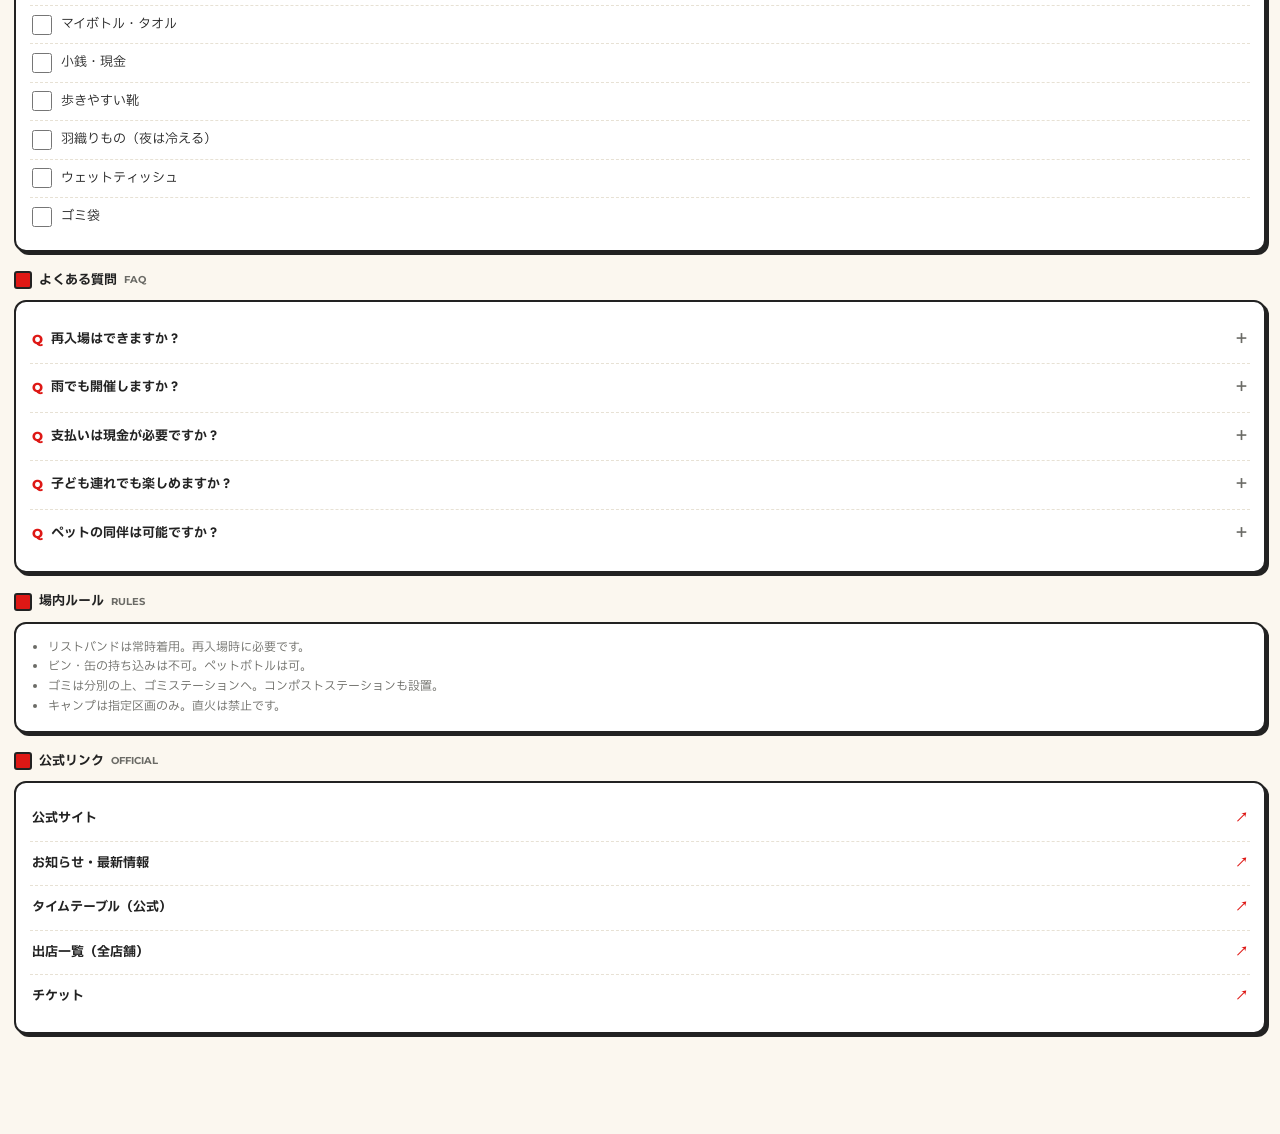
==== commit 934c1c25: "チーム監査3件を反映：UX・PWA・コードのベストプラクティス改善 デザイン/UX監査より - カウントダウンが開いたまま固まる不具合を修正（30秒ごとに更新、   開催状態が変わったらホーム再描画）" ====
--- a/index.html
+++ b/index.html
@@ -2,7 +2,7 @@
 <html lang="ja">
 <head>
 <meta charset="UTF-8">
-<meta name="viewport" content="width=device-width,initial-scale=1,maximum-scale=1,user-scalable=no,viewport-fit=cover">
+<meta name="viewport" content="width=device-width,initial-scale=1,viewport-fit=cover">
 <title>森、道、市場 2026 ガイド</title>
 <meta name="description" content="森、道、市場2026の非公式ガイドアプリ。会場マップ・出店・タイムテーブル・出演者をすぐに確認。">
 <meta name="theme-color" content="#de1815">
@@ -14,8 +14,13 @@
 <link rel="icon" type="image/png" href="img/icon-192.png">
 <link rel="preconnect" href="https://fonts.googleapis.com">
 <link rel="preconnect" href="https://fonts.gstatic.com" crossorigin>
-<link href="https://fonts.googleapis.com/css2?family=IBM+Plex+Sans+JP:wght@400;500;700;800&family=Montserrat:wght@700;800&display=swap" rel="stylesheet">
 <link rel="stylesheet" href="css/style.css">
+<!-- Webフォントは非同期読み込み（弱回線で描画をブロックしない。
+     未取得時はシステムフォントで表示される） -->
+<link rel="stylesheet" media="print" onload="this.media='all'"
+  href="https://fonts.googleapis.com/css2?family=IBM+Plex+Sans+JP:wght@400;500;700;800&family=Montserrat:wght@700;800&display=swap">
+<noscript><link rel="stylesheet"
+  href="https://fonts.googleapis.com/css2?family=IBM+Plex+Sans+JP:wght@400;500;700;800&family=Montserrat:wght@700;800&display=swap"></noscript>
 </head>
 <body>
 
@@ -72,7 +77,7 @@
     window.location.reload();
   });
   window.addEventListener('load', function () {
-    navigator.serviceWorker.register('sw.js').then(function (reg) {
+    navigator.serviceWorker.register('sw.js', { updateViaCache: 'none' }).then(function (reg) {
       document.addEventListener('visibilitychange', function () {
         if (!document.hidden) {
           try { var p = reg.update(); if (p && p.catch) p.catch(function () {}); }
--- a/css/style.css
+++ b/css/style.css
@@ -36,6 +36,9 @@
 button{font-family:inherit;cursor:pointer;border:none;background:none;color:inherit;}
 a{color:var(--red-d);}
 .en{font-family:"Montserrat",sans-serif;}
+/* キーボード操作時のみフォーカス位置を明示（タッチ操作には出ない） */
+:focus-visible{outline:3px solid var(--teal);outline-offset:2px;border-radius:2px;}
+body.night :focus-visible{outline-color:var(--teal-l);}
 
 /* ---------- ヘッダー ---------- */
 .app-header{
@@ -75,13 +78,14 @@
 }
 .day-tab b{font-family:"Montserrat",sans-serif;font-size:15px;font-weight:800;
   display:block;line-height:1.1;}
-.day-tab span{font-size:8.5px;letter-spacing:.14em;font-weight:700;}
+.day-tab span{font-size:10px;letter-spacing:.12em;font-weight:700;}
 .day-tab.active{background:var(--yellow);color:var(--ink2);
   box-shadow:3px 3px 0 #222;transform:translate(-1px,-1px);}
 
 /* ---------- メイン ---------- */
 main{
-  padding:var(--headh) 0 calc(var(--tabh) + env(safe-area-inset-bottom) + 14px);
+  padding:calc(var(--headh) + env(safe-area-inset-top)) 0
+          calc(var(--tabh) + env(safe-area-inset-bottom) + 14px);
   min-height:100%;
 }
 .view{display:none;}
@@ -124,7 +128,7 @@
 }
 .cd-box b{font-family:"Montserrat",sans-serif;font-size:23px;font-weight:800;
   display:block;line-height:1;}
-.cd-box span{font-size:8.5px;letter-spacing:.12em;font-weight:700;color:#6b6b66;}
+.cd-box span{font-size:10px;letter-spacing:.1em;font-weight:700;color:#6b6b66;}
 .cd-box.wide{flex:none;width:100%;padding:9px 0;}
 .cd-box.wide b{font-size:16px;}
 
@@ -138,7 +142,7 @@
 .tagline.now{background:var(--red);color:#fff;}
 .tagline.next{background:var(--yellow);color:var(--ink2);}
 .now-name{font-size:15px;font-weight:800;line-height:1.3;}
-.now-meta{font-size:10.5px;color:var(--sub);}
+.now-meta{font-size:11.5px;color:var(--sub);}
 .now-empty{font-size:12px;color:var(--sub);padding:4px 0;}
 
 .quick-grid{display:grid;grid-template-columns:repeat(4,1fr);gap:9px;}
@@ -148,7 +152,7 @@
 }
 .quick-btn:active{transform:translate(2px,2px);box-shadow:1px 1px 0 var(--ink);}
 .quick-btn .ico{font-size:23px;}
-.quick-btn .lbl{font-size:9.5px;font-weight:800;margin-top:2px;}
+.quick-btn .lbl{font-size:11px;font-weight:800;margin-top:2px;}
 
 .info-row{display:flex;gap:10px;padding:9px 0;border-bottom:1.5px dashed var(--soft);}
 .info-row:last-child{border-bottom:none;}
@@ -196,7 +200,7 @@
 /* ---------- 注意ボックス ---------- */
 .notice{
   background:var(--yellow);border:2.5px solid #222;border-radius:10px;
-  padding:9px 12px;font-size:10.5px;font-weight:600;color:var(--ink2);
+  padding:10px 12px;font-size:11.5px;font-weight:600;color:var(--ink2);
   margin-bottom:12px;line-height:1.55;
 }
 .notice a{color:var(--ink2);font-weight:800;}
@@ -204,7 +208,7 @@
 /* 非公式であることの注意書き（ホーム上部） */
 .disclaimer{
   background:var(--card);border:2px dashed var(--sub);border-radius:10px;
-  padding:9px 12px;font-size:10.5px;font-weight:600;color:var(--sub);
+  padding:10px 12px;font-size:11.5px;font-weight:600;color:var(--sub);
   margin:0 0 14px;line-height:1.6;
 }
 .disclaimer b{color:var(--red);font-weight:800;}
@@ -221,12 +225,17 @@
 
 /* ---------- 検索・フィルタ ---------- */
 .searchbar{position:relative;margin-bottom:10px;}
+/* 出店・出演者の検索バーはスクロールしても上部に残す（長い一覧で絞り込みやすく） */
+#view-shops .searchbar,#view-artists .searchbar{
+  position:sticky;top:calc(var(--headh) + env(safe-area-inset-top) + 4px);
+  z-index:30;
+}
 .searchbar input{
   width:100%;border:2.5px solid var(--ink);border-radius:24px;
   padding:11px 16px 11px 40px;font-size:16px;background:var(--card);
   color:var(--ink);box-shadow:var(--hard);-webkit-appearance:none;appearance:none;
 }
-.searchbar input:focus{outline:none;}
+.searchbar input:focus-visible{outline:3px solid var(--teal);outline-offset:2px;}
 .searchbar::before{content:"🔍";position:absolute;left:14px;top:50%;
   transform:translateY(-50%);font-size:14px;}
 .chips{display:flex;gap:7px;overflow-x:auto;padding-bottom:9px;
@@ -440,9 +449,10 @@
 .tile__cat{font-size:19px;}
 .tile__name{font-size:12.5px;font-weight:800;margin:4px 0 2px;
   word-break:break-word;line-height:1.35;}
-.tile__meta{font-size:10px;color:var(--sub);font-weight:600;}
-.tile__fav{position:absolute;top:6px;right:6px;font-size:19px;
-  width:30px;height:30px;display:flex;align-items:center;justify-content:center;}
+.tile__meta{font-size:11px;color:var(--sub);font-weight:600;}
+.tile__fav{position:absolute;top:2px;right:2px;font-size:20px;
+  width:44px;height:44px;display:flex;align-items:center;justify-content:center;
+  z-index:2;}
 .empty{text-align:center;color:var(--sub);font-size:13px;padding:44px 20px;}
 .empty .big{font-size:40px;margin-bottom:8px;}
 
@@ -498,11 +508,12 @@
   padding-bottom:env(safe-area-inset-bottom);
 }
 .tabbar button{
-  flex:1;padding:7px 0 6px;display:flex;flex-direction:column;
-  align-items:center;gap:1px;color:var(--sub);transition:.1s;position:relative;
-}
-.tabbar button .ico{font-size:20px;}
-.tabbar button .lbl{font-size:9px;font-weight:800;}
+  flex:1;min-height:56px;padding:8px 0 7px;display:flex;flex-direction:column;
+  align-items:center;justify-content:center;gap:2px;color:var(--sub);
+  transition:.1s;position:relative;
+}
+.tabbar button .ico{font-size:21px;}
+.tabbar button .lbl{font-size:10.5px;font-weight:800;}
 .tabbar button.active{color:var(--red);}
 .tabbar button.active::before{
   content:"";position:absolute;top:0;left:22%;right:22%;height:3px;
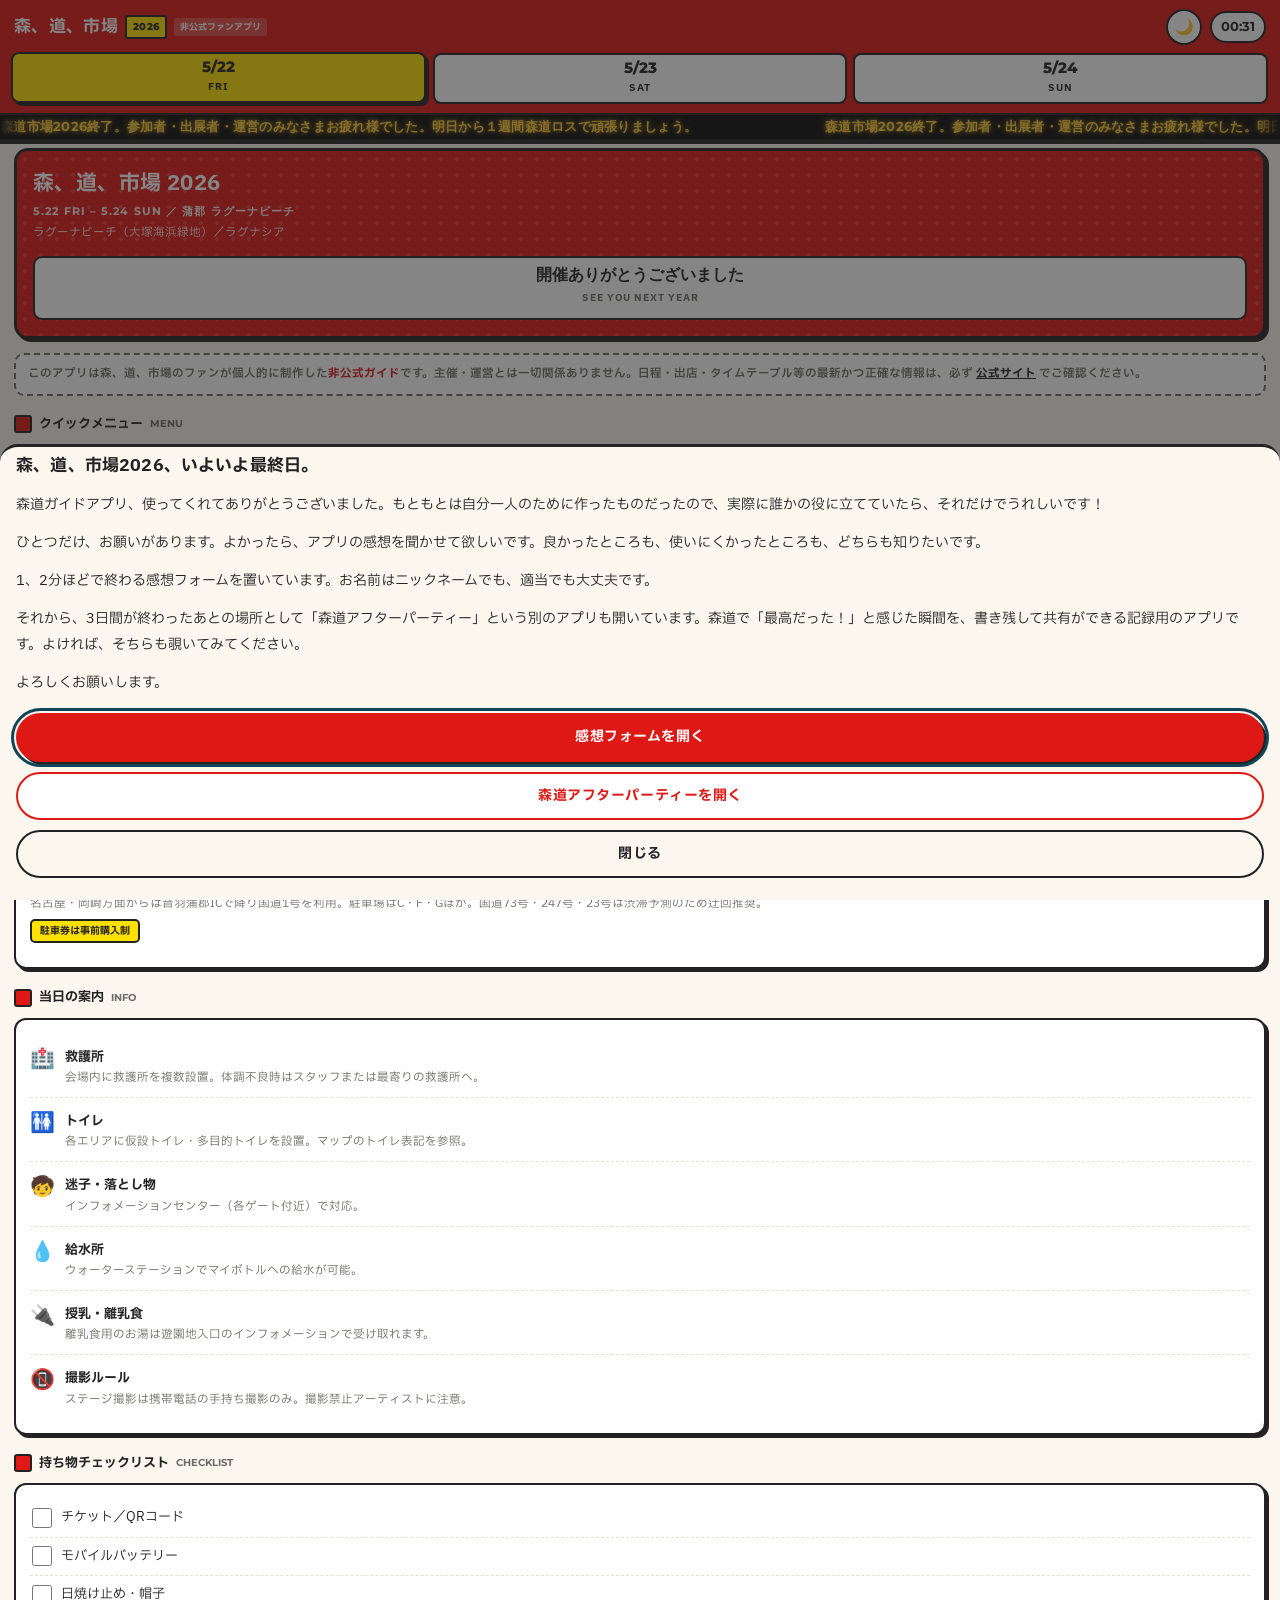
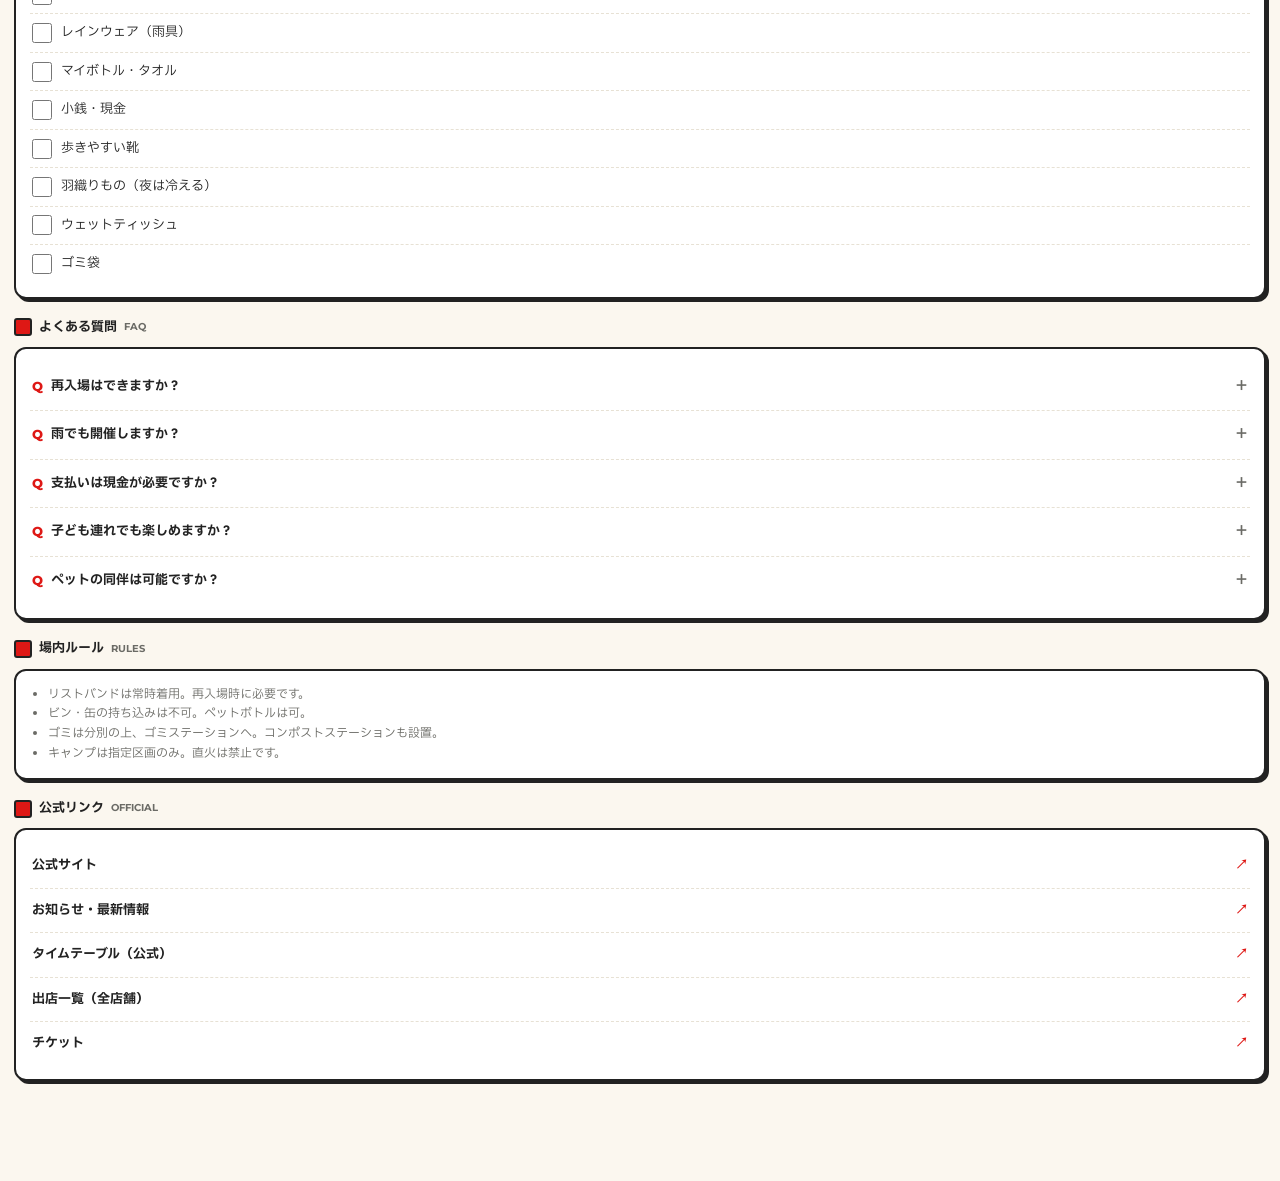
==== commit 49ffa1da: "日付タブ下に電光掲示板（マーキー）を追加 森道市場2026の閉幕お知らせを、ヘッダー下にスクロール する電光掲示板風で常時表示。黒地に琥珀色のグロー、両端 フェード、左→右ループの定番スタイル。  -" ====
--- a/index.html
+++ b/index.html
@@ -36,6 +36,12 @@
     </div>
   </div>
   <div class="day-tabs" id="dayTabs"></div>
+  <div class="marquee" role="status" aria-live="polite">
+    <div class="marquee__track">
+      <span class="marquee__text">森道市場2026終了。参加者・出展者・運営のみなさまお疲れ様でした。明日から１週間森道ロスで頑張りましょう。</span>
+      <span class="marquee__text" aria-hidden="true">森道市場2026終了。参加者・出展者・運営のみなさまお疲れ様でした。明日から１週間森道ロスで頑張りましょう。</span>
+    </div>
+  </div>
 </header>
 
 <main>
--- a/css/style.css
+++ b/css/style.css
@@ -18,7 +18,7 @@
   --soft:#e7e1d4;
   --ok:#1f9d57;
   --tabh:60px;
-  --headh:106px;
+  --headh:134px;
   --hard:3px 3px 0 var(--ink);
 }
 *{box-sizing:border-box;margin:0;padding:0;-webkit-tap-highlight-color:transparent;}
@@ -81,6 +81,42 @@
 .day-tab span{font-size:10px;letter-spacing:.12em;font-weight:700;}
 .day-tab.active{background:var(--yellow);color:var(--ink2);
   box-shadow:3px 3px 0 #222;transform:translate(-1px,-1px);}
+
+/* ---------- 電光掲示板（マーキー） ---------- */
+.marquee{
+  background:#0a0a0a;
+  border-top:2px solid #222;
+  border-bottom:2px solid #222;
+  overflow:hidden;
+  position:relative;
+  height:28px;
+  display:flex;align-items:center;
+}
+.marquee::before,.marquee::after{
+  content:"";position:absolute;top:0;bottom:0;width:24px;z-index:2;pointer-events:none;
+}
+.marquee::before{left:0;background:linear-gradient(90deg,#0a0a0a 0%,rgba(10,10,10,0) 100%);}
+.marquee::after{right:0;background:linear-gradient(270deg,#0a0a0a 0%,rgba(10,10,10,0) 100%);}
+.marquee__track{
+  display:flex;flex-shrink:0;gap:64px;
+  animation:marquee-scroll 30s linear infinite;
+  will-change:transform;
+}
+.marquee__text{
+  display:inline-block;white-space:nowrap;flex-shrink:0;
+  color:#ffcc33;
+  font-family:"Montserrat","Hiragino Sans","Noto Sans JP",sans-serif;
+  font-weight:700;font-size:13px;letter-spacing:.02em;
+  text-shadow:0 0 4px rgba(255,204,51,.65),0 0 10px rgba(255,180,40,.35);
+  padding-right:64px;
+}
+@keyframes marquee-scroll{
+  from{transform:translateX(0);}
+  to{transform:translateX(-50%);}
+}
+@media (prefers-reduced-motion:reduce){
+  .marquee__track{animation-duration:90s;}
+}
 
 /* ---------- メイン ---------- */
 main{
@@ -249,17 +285,6 @@
 .list-count{font-size:11px;color:var(--sub);font-weight:700;margin-bottom:8px;}
 
 /* ---------- マップ ---------- */
-.map-toolbar{
-  display:flex;gap:7px;margin-bottom:10px;align-items:center;
-}
-.map-toolbar .seg{
-  flex:1;display:flex;border:2.5px solid var(--ink);border-radius:9px;
-  overflow:hidden;box-shadow:var(--hard);background:var(--card);
-}
-.map-toolbar .seg button{
-  flex:1;padding:7px 2px;font-size:10.5px;font-weight:800;transition:.1s;
-}
-.map-toolbar .seg button.active{background:var(--teal);color:#fff;}
 .map-wrap{
   border:3px solid var(--ink);border-radius:12px;box-shadow:var(--hard);
   overflow:hidden;background:var(--card);position:relative;
@@ -270,7 +295,9 @@
 }
 /* 会場マップは全体を一画面に表示（マップ画像の縦横比に合わせる） */
 #mapCanvas{height:auto;aspect-ratio:4056 / 5733;}
-.map-inner{position:absolute;top:0;left:0;transform-origin:0 0;}
+/* 幅を明示しないと、画像実寸 < 画面幅の端末（Safari等）で
+   絶対配置の縮小幅が画像実寸に縮み、画像がはみ出して見切れる。 */
+.map-inner{position:absolute;top:0;left:0;width:100%;transform-origin:0 0;}
 .map-inner img{width:100%;display:block;pointer-events:none;}
 .pin{
   position:absolute;transform:translate(-50%,-100%);
@@ -283,11 +310,7 @@
   display:flex;align-items:center;justify-content:center;
   box-shadow:1px 1px 0 rgba(0,0,0,.35);
 }
-.pin__dot span{transform:rotate(-45deg);font-size:9px;}
-.pin--stage .pin__dot{background:var(--red);}
-.pin--gate  .pin__dot{background:var(--teal);}
-.pin--area .pin__dot{background:var(--yellow);}
-.pin--me .pin__dot{background:#fff;border-color:var(--red);}
+.pin__dot span{transform:rotate(-45deg);font-size:10px;}
 .pin__label{
   margin-top:2px;font-size:9.5px;font-weight:800;background:var(--card);
   border:1.5px solid var(--ink);border-radius:4px;padding:1px 5px;
@@ -387,14 +410,6 @@
 .map-hint{
   font-size:10.5px;color:var(--sub);padding:8px 4px 0;text-align:center;
 }
-.map-legend{
-  display:flex;gap:14px;justify-content:center;padding:9px 4px 0;
-  font-size:10px;font-weight:700;flex-wrap:wrap;
-}
-.map-legend span{display:flex;align-items:center;gap:4px;}
-.map-legend i{width:13px;height:13px;border-radius:50% 50% 50% 2px;
-  transform:rotate(45deg);border:2px solid var(--ink);display:inline-block;}
-
 /* マップ下：選択ゾーン情報 */
 .zone-panel{margin-top:12px;}
 .zone-panel__head{
@@ -545,13 +560,6 @@
 .reminder b{font-size:12.5px;}
 .reminder p{font-size:10.5px;opacity:.92;}
 
-/* ---------- ホーム：タイムテーブルカード ---------- */
-.home-tt{padding:0;overflow:hidden;}
-.home-tt__row{
-  display:flex;align-items:center;justify-content:space-between;padding:12px 14px;
-}
-.home-tt img{width:100%;display:block;border-top:2px solid var(--ink);}
-
 /* ---------- マップ：ショップ検索 ---------- */
 .map-search{position:relative;}
 .map-sug{margin-bottom:4px;}
@@ -589,3 +597,47 @@
 
 /* タイムテーブル：拡大表示キャンバス（画像全体が見切れず収まる） */
 .tt-canvas{height:auto;aspect-ratio:1 / 1;background:#cfe3ef;}
+
+
+/* ===== 初回お礼ポップアップ（モーダル内に埋め込み） ===== */
+.thanks-popup{font-family:inherit;}
+.thanks-popup__title{
+  font-size:17px;font-weight:800;line-height:1.5;
+  margin:0 0 14px;color:var(--ink);letter-spacing:.01em;
+}
+.thanks-popup__body{
+  max-height:50vh;overflow-y:auto;
+  padding-right:4px;margin-bottom:18px;
+  font-size:14px;line-height:1.85;color:var(--ink);
+}
+.thanks-popup__body p{margin:0 0 12px;}
+.thanks-popup__body p:last-child{margin-bottom:0;}
+.thanks-popup__actions{
+  display:flex;flex-direction:column;gap:10px;
+}
+.thanks-popup__btn{
+  display:block;width:100%;
+  font-family:inherit;font-size:14px;font-weight:800;
+  text-align:center;text-decoration:none;
+  padding:13px 14px;border-radius:999px;
+  cursor:pointer;border:2px solid transparent;
+  transition:opacity .15s,background .15s;
+  line-height:1.3;letter-spacing:.04em;
+}
+.thanks-popup__btn--primary{
+  background:var(--red);color:#fff;
+  box-shadow:var(--hard);
+}
+.thanks-popup__btn--ghost{
+  background:#fff;color:var(--red);
+  border-color:var(--red);
+}
+.thanks-popup__btn--close{
+  background:transparent;color:var(--ink);
+  border-color:var(--line);
+}
+.thanks-popup__btn:active{opacity:.85;}
+body.night .thanks-popup__btn--ghost{background:transparent;}
+body.night .thanks-popup__btn--close{
+  color:var(--ink);border-color:rgba(255,255,255,.2);
+}
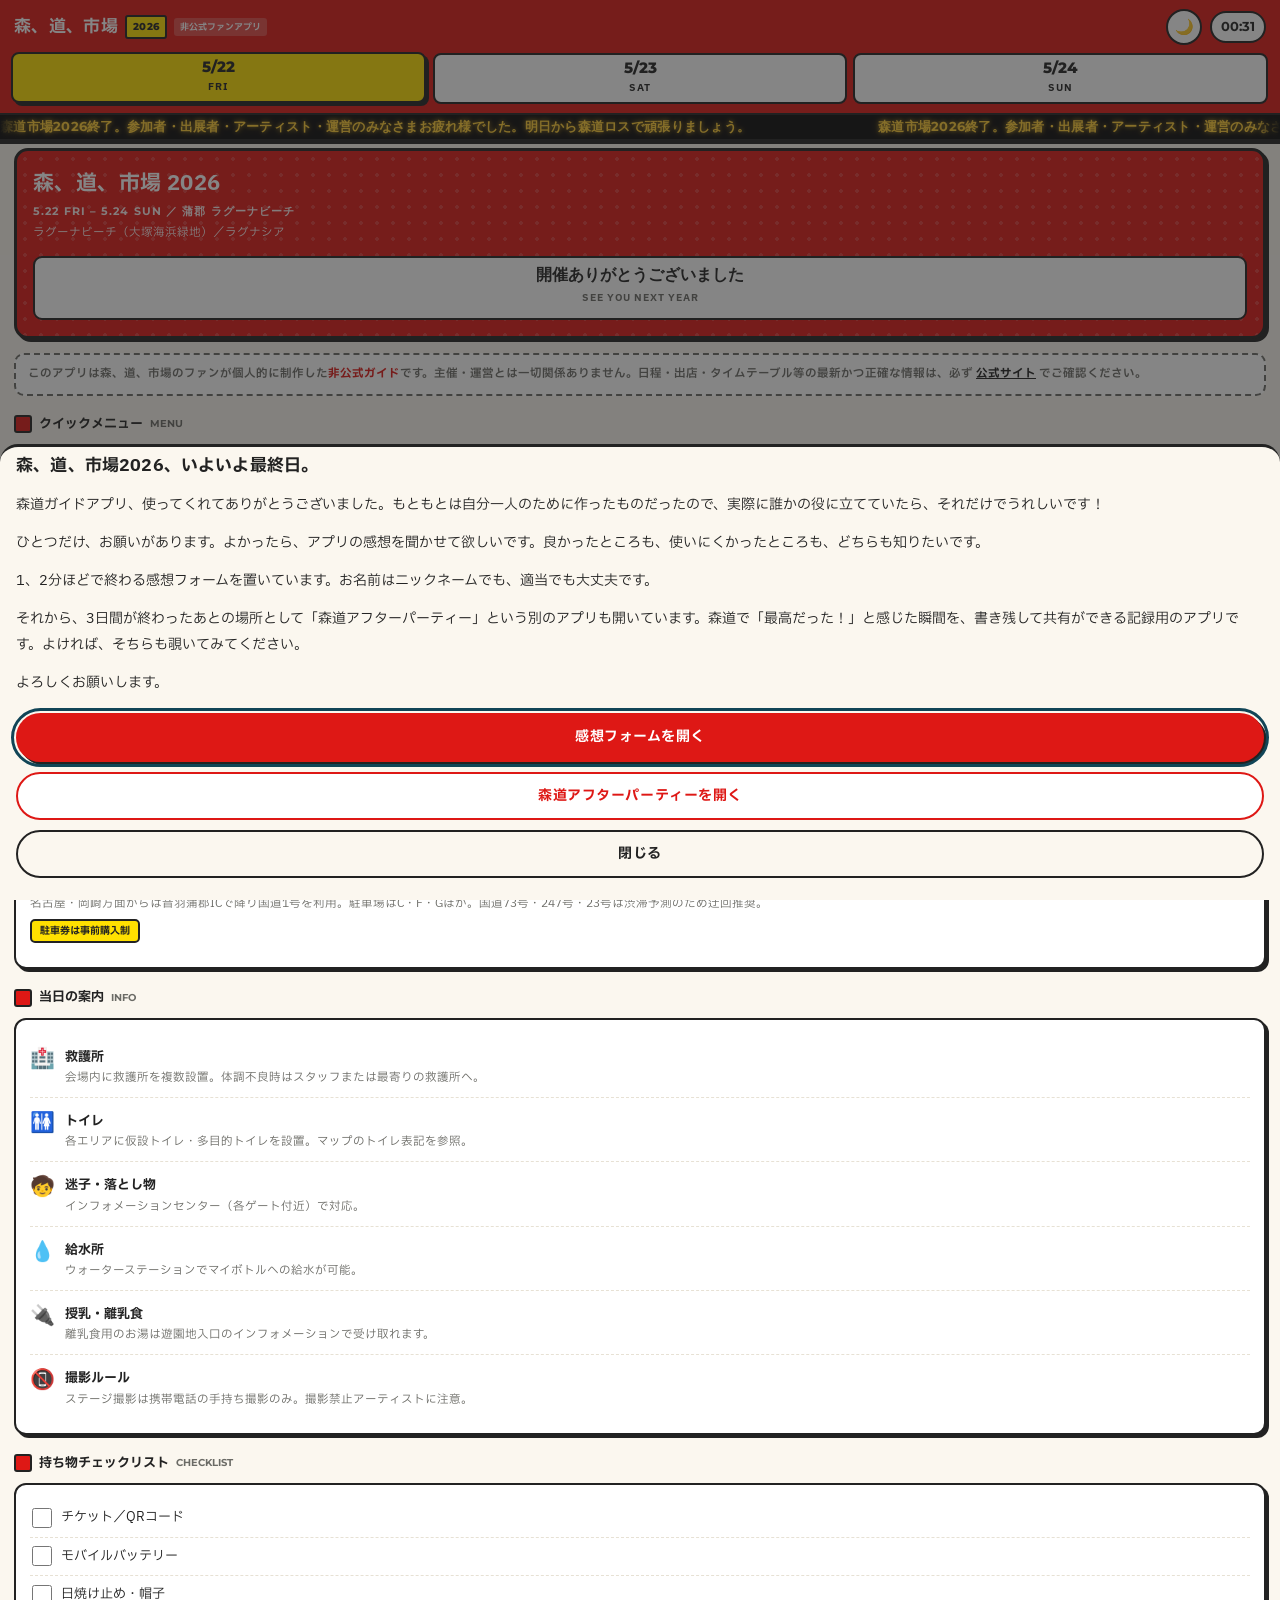
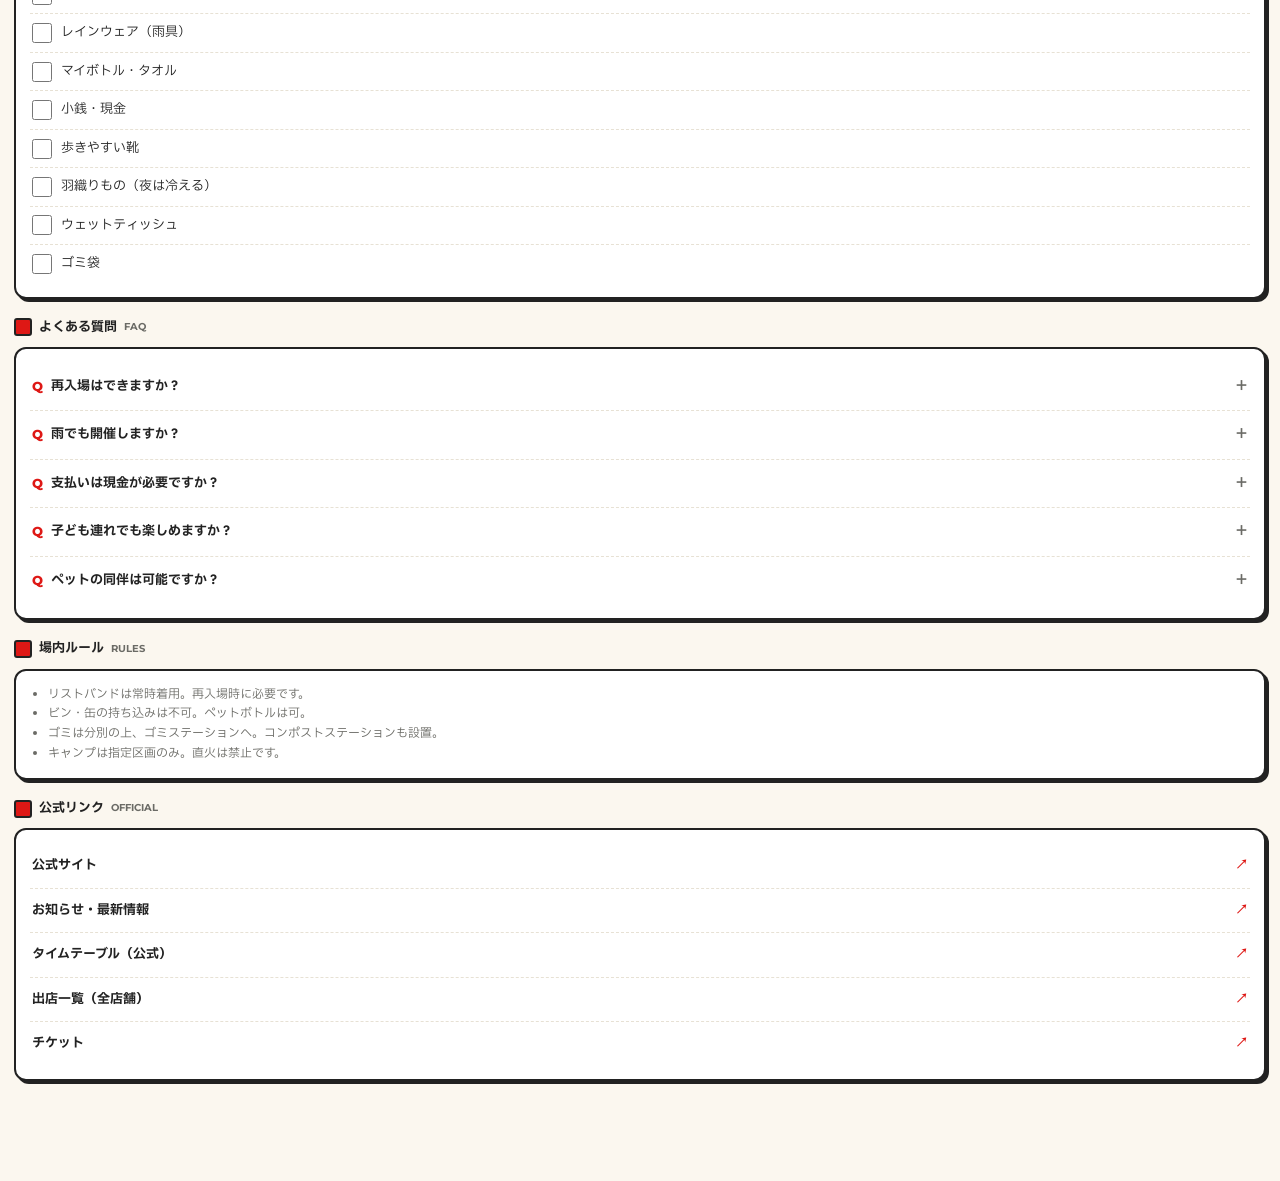
==== commit f960f0ba: "電光掲示板の文言を微修正（アーティストを追記・１週間を削除） Co-Authored-By: Claude Opus 4.7 <noreply@anthropic.com>" ====
--- a/index.html
+++ b/index.html
@@ -38,8 +38,8 @@
   <div class="day-tabs" id="dayTabs"></div>
   <div class="marquee" role="status" aria-live="polite">
     <div class="marquee__track">
-      <span class="marquee__text">森道市場2026終了。参加者・出展者・運営のみなさまお疲れ様でした。明日から１週間森道ロスで頑張りましょう。</span>
-      <span class="marquee__text" aria-hidden="true">森道市場2026終了。参加者・出展者・運営のみなさまお疲れ様でした。明日から１週間森道ロスで頑張りましょう。</span>
+      <span class="marquee__text">森道市場2026終了。参加者・出展者・アーティスト・運営のみなさまお疲れ様でした。明日から森道ロスで頑張りましょう。</span>
+      <span class="marquee__text" aria-hidden="true">森道市場2026終了。参加者・出展者・アーティスト・運営のみなさまお疲れ様でした。明日から森道ロスで頑張りましょう。</span>
     </div>
   </div>
 </header>
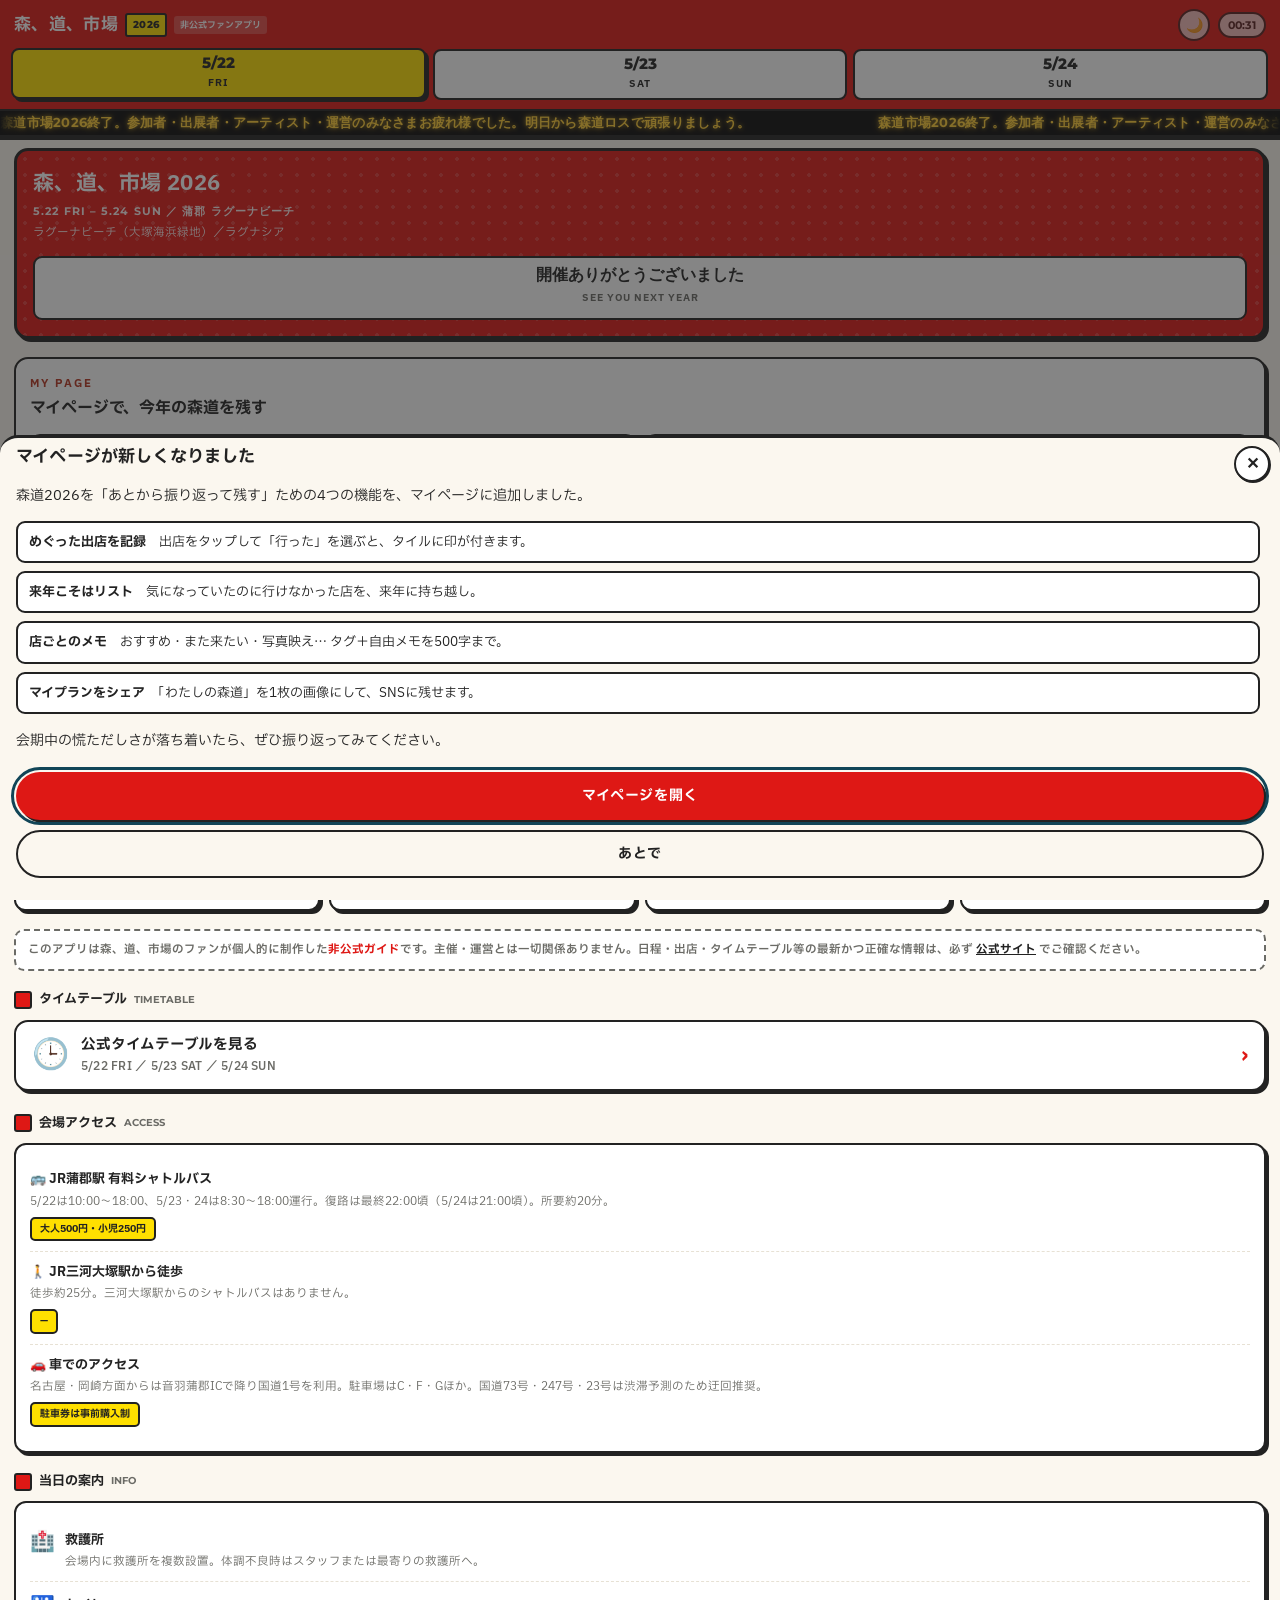
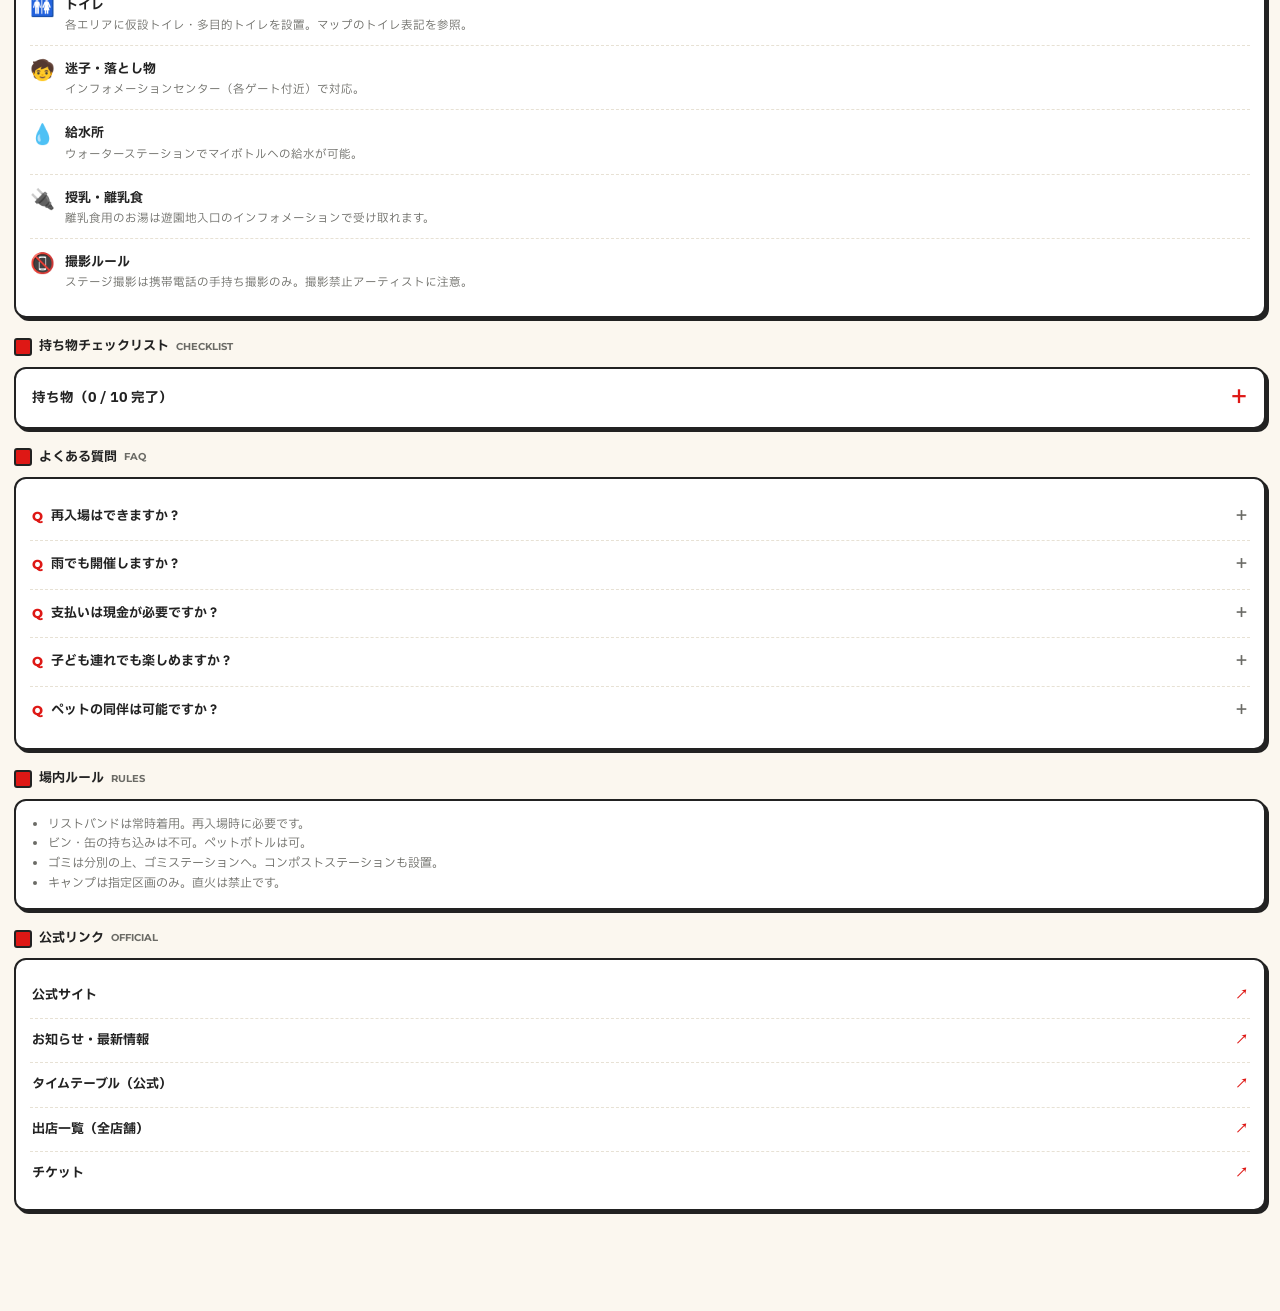
==== commit e262fbb8: "ボトムタブ再構成（5タブ・マイページ強調）＋ホームにタイテ誘導 【ボトムタブ】 - 旧6タブ（ホーム・マップ・タイテ・出演者・出店・マイ）→ 新5タブ：   ホーム ／ 出演者 ／ マイページ（中央強" ====
--- a/index.html
+++ b/index.html
@@ -59,11 +59,10 @@
 
 <nav class="tabbar">
   <button data-view="home"><span class="ico">🏠</span><span class="lbl">ホーム</span></button>
+  <button data-view="artists"><span class="ico">🎤</span><span class="lbl">出演者</span></button>
+  <button data-view="myplan" class="tabbar__center"><span class="ico">⭐</span><span class="lbl">マイページ</span></button>
+  <button data-view="shops"><span class="ico">🛍️</span><span class="lbl">出店</span></button>
   <button data-view="map"><span class="ico">🗺️</span><span class="lbl">マップ</span></button>
-  <button data-view="timetable"><span class="ico">🕒</span><span class="lbl">タイテ</span></button>
-  <button data-view="artists"><span class="ico">🎤</span><span class="lbl">出演者</span></button>
-  <button data-view="shops"><span class="ico">🛍️</span><span class="lbl">出店</span></button>
-  <button data-view="myplan"><span class="ico">⭐</span><span class="lbl">マイ</span></button>
 </nav>
 
 <script src="js/data.js"></script>
--- a/css/style.css
+++ b/css/style.css
@@ -62,15 +62,18 @@
   padding:2px 6px;border-radius:3px;letter-spacing:0;white-space:nowrap;
 }
 .app-header__right{display:flex;align-items:center;gap:8px;}
+/* 時計：常時表示するが視覚的優先度は下げる（不透明度を絞り、サイズも縮小） */
 .app-header__clock{
-  font-family:"Montserrat",sans-serif;font-weight:700;font-size:13px;
-  background:#fff;color:var(--ink2);padding:3px 9px;border-radius:20px;
-  border:2px solid #222;
-}
+  font-family:"Montserrat",sans-serif;font-weight:700;font-size:11px;
+  background:#fff;color:var(--ink2);padding:2px 8px;border-radius:18px;
+  border:2px solid #222;opacity:.7;
+}
+/* ナイトモードボタン：常時表示するが、時計と同じく優先度を下げる */
 .icon-btn{
-  width:36px;height:36px;border-radius:50%;background:#fff;border:2px solid var(--ink);
-  display:flex;align-items:center;justify-content:center;font-size:15px;
-}
+  width:32px;height:32px;border-radius:50%;background:#fff;border:2px solid var(--ink);
+  display:flex;align-items:center;justify-content:center;font-size:14px;opacity:.7;
+}
+.icon-btn:active,.icon-btn:focus-visible{opacity:1;}
 .day-tabs{display:flex;gap:6px;padding:2px 12px 9px;}
 .day-tab{
   flex:1;background:#fff;color:var(--ink2);border:2px solid #222;
@@ -181,7 +184,28 @@
 .now-meta{font-size:11.5px;color:var(--sub);}
 .now-empty{font-size:12px;color:var(--sub);padding:4px 0;}
 
-.quick-grid{display:grid;grid-template-columns:repeat(4,1fr);gap:9px;}
+/* アフターパーティ導線バナー（横長・送客用）。テーマカラーは
+   afterparty 側の theme_color (#e8694a) に合わせて視覚的に接続する。 */
+.afterparty-banner{
+  display:flex;align-items:center;gap:12px;width:100%;
+  background:#e8694a;color:#fff;
+  border:2.5px solid var(--ink);border-radius:12px;
+  box-shadow:var(--hard);
+  padding:13px 14px;margin-bottom:14px;text-align:left;
+  transition:.1s;
+}
+.afterparty-banner:active{transform:translate(2px,2px);box-shadow:1px 1px 0 var(--ink);}
+.afterparty-banner__ico{font-size:28px;flex-shrink:0;line-height:1;}
+.afterparty-banner__body{flex:1;min-width:0;}
+.afterparty-banner__title{font-size:14px;font-weight:800;line-height:1.2;}
+.afterparty-banner__desc{font-size:11px;font-weight:600;opacity:.96;
+  margin-top:3px;line-height:1.4;}
+.afterparty-banner__arr{font-size:20px;font-weight:800;flex-shrink:0;}
+/* マイページ更新お知らせ版：アフターパーティバナーの構造を流用しつつ、
+   別アプリ送客ではなくサイト内導線なので、フェスのテーマ赤に切り替える。 */
+.afterparty-banner--myplan{background:var(--red);color:#fff;}
+
+.quick-grid{display:grid;grid-template-columns:repeat(4,1fr);gap:9px;margin-bottom:18px;}
 .quick-btn{
   background:var(--card);border:2.5px solid var(--ink);border-radius:11px;
   box-shadow:var(--hard);padding:11px 3px;text-align:center;transition:.1s;
@@ -221,6 +245,15 @@
 .checklist label:last-child{border-bottom:none;}
 .checklist input{width:20px;height:20px;accent-color:var(--red);flex-shrink:0;}
 .checklist label.done span{text-decoration:line-through;color:var(--sub);}
+/* 折りたたみ版の見出し（タップで展開／閉じる） */
+.checklist--collapsible{padding:4px 14px;}
+.checklist--collapsible summary{
+  list-style:none;cursor:pointer;font-size:13.5px;font-weight:800;
+  padding:10px 2px;display:flex;align-items:center;justify-content:space-between;
+}
+.checklist--collapsible summary::-webkit-details-marker{display:none;}
+.checklist--collapsible summary .tgl{font-size:18px;font-weight:800;color:var(--red);}
+.checklist--collapsible[open] summary{border-bottom:1.5px dashed var(--soft);margin-bottom:4px;}
 
 .faq-item{border-bottom:1.5px dashed var(--soft);padding:4px 0;}
 .faq-item:last-child{border-bottom:none;}
@@ -343,6 +376,54 @@
   border:1.5px solid var(--ink);border-radius:4px;padding:1px 6px;
   white-space:nowrap;max-width:120px;overflow:hidden;text-overflow:ellipsis;
 }
+/* 状態別ピン色（行った=緑、来年=群青、行きたい=赤＝既存） */
+.pin--plan-visited  .plan-pin__dot,
+.pin--plan-visited  .plan-pin__label{background:#5b8a3a;}
+.pin--plan-nextyear .plan-pin__dot,
+.pin--plan-nextyear .plan-pin__label{background:#2E4A6B;}
+.pin--plan-wishlist .plan-pin__dot,
+.pin--plan-wishlist .plan-pin__label{background:#B5341F;}
+/* ピン本体の周りに「他の状態が共存する」サブドットを並べる（最大2個） */
+.plan-pin__subs{
+  position:absolute;top:-4px;right:-8px;display:flex;gap:2px;
+}
+.plan-pin__sub{
+  width:9px;height:9px;border-radius:50%;border:1.5px solid var(--ink);
+  background:#fff;display:block;
+}
+.plan-pin__sub--visited{background:#5b8a3a;}
+.plan-pin__sub--nextyear{background:#2E4A6B;}
+.plan-pin__sub--wishlist{background:#B5341F;}
+.pin--plan{position:absolute;}
+
+/* マップ上部のマイプラン表示トグル */
+.map-plan-toggle{
+  display:block;width:calc(100% - 24px);margin:0 12px 10px;
+  padding:11px 14px;border:2.5px solid var(--ink);border-radius:11px;
+  background:var(--ink);color:#fff;font-size:13px;font-weight:800;
+  box-shadow:var(--hard);text-align:left;
+}
+.map-plan-toggle:active{transform:translate(2px,2px);box-shadow:1px 1px 0 var(--ink);}
+
+/* 動線パネルの凡例 */
+.plan-legend{display:flex;flex-wrap:wrap;gap:6px;margin:8px 0 10px;}
+.plan-legend__chip{
+  font-size:10.5px;font-weight:800;padding:3px 9px;border-radius:11px;
+  border:1.5px solid var(--ink);color:#fff;line-height:1.45;
+}
+.plan-legend__chip--visited{background:#5b8a3a;}
+.plan-legend__chip--nextyear{background:#2E4A6B;}
+.plan-legend__chip--wishlist{background:#B5341F;}
+
+/* 動線パネル内の店行に状態タグを表示 */
+.zone-shop__tags{display:inline-flex;gap:3px;margin-right:6px;}
+.zone-shop__tag{
+  font-size:9.5px;font-weight:800;padding:2px 6px;border-radius:9px;
+  border:1.5px solid var(--ink);color:#fff;line-height:1.4;white-space:nowrap;
+}
+.zone-shop__tag--visited{background:#5b8a3a;}
+.zone-shop__tag--nextyear{background:#2E4A6B;}
+.zone-shop__tag--wishlist{background:#B5341F;}
 
 /* 選択中ショップの会場マップ赤マーキング（SVGオーバーレイ）。
    #areaSvg は #mapInner 内にありマップと一緒に拡縮される。 */
@@ -468,6 +549,35 @@
 .tile__fav{position:absolute;top:2px;right:2px;font-size:20px;
   width:44px;height:44px;display:flex;align-items:center;justify-content:center;
   z-index:2;}
+/* 出店タイルはカテゴリ絵文字を撤去し、店名を左上に詰める。
+   3状態ボタン（行きたい・行った・来年）をタイル下部に並べるため、
+   店名・エリア名の右側に大きな余白は不要。メモマークは右上に小さく出す。 */
+.tile--shop{padding:11px 11px 7px;display:flex;flex-direction:column;}
+.tile--shop .tile__name{margin:0 28px 3px 0;font-size:13.5px;line-height:1.3;}
+.tile--shop .tile__meta{font-size:11px;color:var(--sub);font-weight:600;margin-bottom:8px;}
+.tile__memo-mark{
+  position:absolute;top:6px;right:8px;font-size:14px;line-height:1;pointer-events:none;
+}
+
+/* タイル下部 3 状態トグルバー */
+.tile__statebar{
+  display:flex;gap:4px;margin-top:auto;
+}
+.state-btn{
+  flex:1 1 0;min-width:0;background:var(--card);
+  border:2px solid var(--ink);border-radius:8px;
+  padding:5px 1px 4px;cursor:pointer;transition:.1s;
+  display:flex;flex-direction:column;align-items:center;gap:1px;line-height:1;
+  overflow:hidden;
+}
+.state-btn:active{transform:translate(1px,1px);box-shadow:0 0 0 var(--ink);}
+.state-btn__ico{font-size:15px;line-height:1;}
+.state-btn__lbl{font-size:9px;font-weight:800;letter-spacing:-.02em;white-space:nowrap;}
+/* 状態 on の各ボタン色（マイページのチップ色と統一） */
+.state-btn--fav.on{background:#B5341F;color:#fff;border-color:#1a1a1a;}
+.state-btn--visited.on{background:#5b8a3a;color:#fff;border-color:#1a1a1a;}
+.state-btn--nextyear.on{background:#2E4A6B;color:#fff;border-color:#1a1a1a;}
+body.night .state-btn{background:#2c2f38;color:#f1ede3;}
 .empty{text-align:center;color:var(--sub);font-size:13px;padding:44px 20px;}
 .empty .big{font-size:40px;margin-bottom:8px;}
 
@@ -494,6 +604,20 @@
 @keyframes slideup{from{transform:translateY(100%);}to{transform:none;}}
 .modal__handle{width:40px;height:4px;background:var(--ink);border-radius:3px;
   margin:8px auto 14px;opacity:.3;}
+/* モーダル上部の明示的な「閉じる」ボタン。
+   モーダル本体（.modal）の右上に absolute で固定。`.modal` 自体は
+   relative ではないため、padding-top の上に乗る形で position する。
+   モーダル本文がスクロール可能な場合でも、初期表示時は明確に見える位置。 */
+.modal{position:relative;}
+.modal__close{
+  position:absolute;top:8px;right:10px;z-index:5;
+  width:36px;height:36px;border-radius:50%;
+  background:var(--card);color:var(--ink);
+  border:2.5px solid var(--ink);font-size:16px;font-weight:900;line-height:1;
+  display:flex;align-items:center;justify-content:center;cursor:pointer;
+  box-shadow:1px 1px 0 var(--ink);
+}
+.modal__close:active{transform:translate(1px,1px);box-shadow:0 0 0 var(--ink);}
 .modal__cat{font-size:30px;}
 .modal__title{font-size:21px;font-weight:800;margin:3px 0 2px;line-height:1.3;}
 .modal__sub{font-size:11px;color:var(--sub);font-weight:700;margin-bottom:14px;}
@@ -515,6 +639,242 @@
 .btn--ghost{background:var(--card);color:var(--ink);}
 .btn--fav{background:var(--teal);color:#fff;}
 .btn--fav.on{background:var(--ok);}
+/* 行った／来年ボタン：fav と並んだときに色で識別できるよう、
+   非アクティブはニュートラルなcard色、アクティブは独自色に切り替える */
+.btn--visited{background:var(--card);color:var(--ink);}
+.btn--visited.on{background:#5b8a3a;color:#fff;}
+.btn--nextyear{background:var(--card);color:var(--ink);}
+.btn--nextyear.on{background:#c98a2b;color:#fff;}
+/* 3ボタン横並びはモバイルだと文字が詰まるため、font-size をやや絞る */
+.modal__btns--triple .btn{padding:11px 6px;font-size:12px;}
+/* 狭い画面（〜425px）では 2行レイアウトに切替：
+   1行目に「行きたい」「行った」、2行目に「来年」を幅いっぱい */
+@media (max-width:425px){
+  .modal__btns--triple{display:grid;grid-template-columns:1fr 1fr;gap:9px;}
+  .modal__btns--triple .btn{font-size:13px;padding:12px 8px;}
+  .modal__btns--triple .btn:nth-child(3){grid-column:1/-1;}
+}
+
+/* タイルの状態バッジ（visited／memo／nextyear）
+   ★（.tile__fav、右上 44px）と完全に位置を分け、タイル右下に横並び。
+   バッジが1〜3個でもタイル高さに依存せず収まる。 */
+.tile__badges{
+  position:absolute;bottom:6px;right:6px;display:flex;flex-direction:row;
+  gap:3px;align-items:center;pointer-events:none;z-index:1;
+}
+.tile__badge{
+  font-size:12px;line-height:1;background:var(--card);
+  border:2px solid var(--ink);border-radius:50%;width:20px;height:20px;
+  display:inline-flex;align-items:center;justify-content:center;
+  box-shadow:1px 1px 0 var(--ink);
+}
+/* バッジを色分けして種類を見分けやすくする（ライト/ダーク両モード対応） */
+.tile__badge--visited{background:#d4edda;}
+.tile__badge--memo{background:#fff3cd;}
+.tile__badge--nextyear{background:#e2d5c0;}
+body.night .tile__badge--visited{background:#1e5631;}
+body.night .tile__badge--memo{background:#4d3e00;}
+body.night .tile__badge--nextyear{background:#5a4a3a;}
+/* visited 状態のタイルは背景をうっすら緑にして「行った感」を出す。
+   ダークモードでは緑が明るすぎないよう、深い緑にトーンを落とす。 */
+.tile--visited{background:linear-gradient(180deg,#f3f8ec 0%,var(--card) 60%);}
+body.night .tile--visited{background:linear-gradient(180deg,#2a3a2a 0%,var(--card) 60%);}
+
+/* モーダル：メモブロック */
+.note-block{
+  margin-top:12px;padding:10px;border:2px solid var(--ink);border-radius:10px;
+  background:var(--card);box-shadow:var(--hard);
+}
+.note-block__head{font-size:12px;font-weight:800;margin-bottom:6px;color:var(--ink);}
+.note-block__tags{margin:0 -2px 6px;}
+.note-block__body{
+  width:100%;min-height:84px;padding:8px;border-radius:8px;
+  border:2px solid var(--ink);background:#fff;font-size:16px;line-height:1.55;
+  resize:vertical;font-family:inherit;
+  /* iOS Safari は font-size 16px 未満の input/textarea をフォーカスすると
+     ページを自動ズームしてしまう。これを防ぐため 16px 以上を維持する。 */
+}
+.note-block__body:focus{outline:2px solid var(--red);outline-offset:1px;}
+.note-block__count{
+  font-size:10.5px;color:var(--sub);text-align:right;margin-top:4px;font-weight:700;
+}
+
+/* マイプラン：第2層チップ群（行きたい／行った／来年）
+   未選択チップは ライト=白／ダーク=暗グレーで「下げる」表現に。
+   選択は赤＋白文字で「上げる」表現を両モード共通で維持する。 */
+.chips--sub{margin-bottom:10px;}
+.chips--sub .chip{background:#ffffff;color:#1a1a1a;border-color:#1a1a1a;}
+.chips--sub .chip.active{background:var(--red);color:#ffffff;border-color:#1a1a1a;}
+body.night .chips--sub .chip{background:#2c2f38;color:#f1ede3;border-color:#f1ede3;}
+body.night .chips--sub .chip.active{background:var(--red);color:#ffffff;border-color:#f1ede3;}
+
+/* マイプラン：visited サブタブのタイル本文プレビュー（メモの抜粋） */
+.tile__notepreview{
+  margin-top:6px;padding-top:6px;border-top:1.5px dashed var(--sub);
+  display:flex;flex-direction:column;gap:3px;
+}
+.tile__notetags{font-size:10px;color:var(--red);font-weight:800;letter-spacing:.02em;}
+.tile__notebody{font-size:11px;color:var(--ink);font-weight:600;line-height:1.4;
+  display:-webkit-box;-webkit-box-orient:vertical;-webkit-line-clamp:2;overflow:hidden;}
+
+/* マイプラン：「今年の心残り」サジェストカード
+   ライトモードは淡ベージュ＋黒文字、ダークモードは暗ベージュ＋クリーム文字に
+   切り替えてコントラスト比を確保する。 */
+.regret-card{
+  margin:8px 0 14px;padding:12px;border:2.5px solid var(--ink);border-radius:12px;
+  background:#fff6e9;box-shadow:var(--hard);color:#1a1a1a;
+}
+.regret-card__head{font-size:13px;font-weight:800;margin-bottom:4px;color:inherit;}
+.regret-card__sub{font-size:11px;color:#5a5a5a;font-weight:600;line-height:1.5;margin-bottom:8px;}
+.regret-card__btn{width:100%;}
+body.night .regret-card{background:#3a2f24;color:#f1ede3;}
+body.night .regret-card__sub{color:#c8b9a3;}
+
+/* ホーム：タイムテーブル誘導カード（ボトムタブ撤去の代替導線） */
+.timetable-jump{
+  display:flex;align-items:center;gap:12px;width:100%;
+  border:2.5px solid var(--ink);border-radius:14px;
+  background:var(--card);color:var(--ink);
+  padding:14px 16px;box-shadow:var(--hard);transition:.1s;
+  margin-bottom:22px;text-align:left;
+}
+.timetable-jump:active{transform:translate(2px,2px);box-shadow:1px 1px 0 var(--ink);}
+.timetable-jump__ico{font-size:30px;flex-shrink:0;line-height:1;}
+.timetable-jump__body{flex:1;min-width:0;}
+.timetable-jump__title{display:block;font-size:14.5px;font-weight:800;line-height:1.3;}
+.timetable-jump__desc{display:block;font-size:11.5px;color:var(--sub);font-weight:600;margin-top:3px;letter-spacing:.02em;}
+.timetable-jump__arr{font-size:22px;font-weight:800;flex-shrink:0;color:var(--red);}
+
+/* ホーム：マイページ機能の紹介セクション
+   クイックメニュー直後に配置し、初見ユーザーにも「マイページで何ができるか」を伝える。
+   2x2グリッド × 朱赤／群青の交互カラーで、シェア画像と同じトーンを統一。 */
+.myplan-intro{
+  margin:18px 0 22px;padding:16px 14px 14px;
+  border:2.5px solid var(--ink);border-radius:14px;background:var(--card);
+  box-shadow:var(--hard);
+}
+.myplan-intro__kicker{
+  font-size:11px;font-weight:800;letter-spacing:.18em;color:#B5341F;
+  margin-bottom:4px;
+}
+.myplan-intro__head{
+  font-size:16px;font-weight:800;line-height:1.4;color:var(--ink);
+  margin-bottom:14px;
+}
+.myplan-intro__grid{
+  display:grid;grid-template-columns:1fr 1fr;gap:9px;margin-bottom:12px;
+}
+.myplan-intro__cell{
+  border:2px solid var(--ink);border-radius:10px;padding:11px 10px;
+  background:#fff;position:relative;color:#1a1a1a;
+}
+.myplan-intro__cell--indigo .myplan-intro__num{color:#2E4A6B;}
+.myplan-intro__num{
+  font-family:"SF Mono","Menlo",monospace;font-size:11px;font-weight:700;
+  color:#B5341F;letter-spacing:.05em;margin-bottom:4px;
+}
+.myplan-intro__lbl{
+  font-size:13px;font-weight:800;line-height:1.35;margin-bottom:4px;
+  color:#1a1a1a;
+}
+.myplan-intro__desc{
+  font-size:10.5px;font-weight:600;line-height:1.5;color:#5a5a5a;
+}
+.myplan-intro__btn{
+  width:100%;border:2.5px solid var(--ink);border-radius:10px;
+  padding:13px;font-size:13.5px;font-weight:800;background:var(--ink);color:#fff;
+  box-shadow:var(--hard);transition:.1s;
+}
+.myplan-intro__btn:active{transform:translate(2px,2px);box-shadow:1px 1px 0 var(--ink);}
+/* ダークモード対応：白背景セルは少し暗めに */
+body.night .myplan-intro__cell{background:#2c2f38;color:#f1ede3;}
+body.night .myplan-intro__lbl{color:#f1ede3;}
+body.night .myplan-intro__desc{color:#c8b9a3;}
+
+/* マイプラン：オンボーディング（3軸とも0件のとき表示） */
+.myplan-onboard{
+  margin:6px 0 22px;padding:14px 14px 12px;
+  border:2.5px solid var(--ink);border-radius:14px;background:var(--card);
+  box-shadow:var(--hard);
+}
+.myplan-onboard__head{
+  font-size:14px;font-weight:800;margin-bottom:10px;color:var(--ink);
+}
+.myplan-onboard__list{
+  list-style:none;padding:0;margin:0 0 12px;
+  display:flex;flex-direction:column;gap:10px;
+}
+.myplan-onboard__list li{
+  display:flex;gap:11px;align-items:flex-start;
+  font-size:12.5px;line-height:1.5;
+}
+.myplan-onboard__list li b{font-size:13px;font-weight:800;color:var(--ink);}
+.myplan-onboard__list li p{margin:2px 0 0;color:var(--sub);font-size:11.5px;line-height:1.55;}
+.myplan-onboard__n{
+  flex-shrink:0;width:26px;height:26px;border-radius:50%;
+  background:#B5341F;color:#fff;font-weight:900;font-size:13px;
+  display:flex;align-items:center;justify-content:center;
+  font-family:"SF Pro Display",system-ui,sans-serif;line-height:1;
+}
+.myplan-onboard__btn{
+  width:100%;border:2.5px solid var(--ink);border-radius:10px;
+  padding:12px;font-size:13.5px;font-weight:800;background:var(--ink);color:#fff;
+  box-shadow:var(--hard);transition:.1s;
+}
+.myplan-onboard__btn:active{transform:translate(2px,2px);box-shadow:1px 1px 0 var(--ink);}
+
+/* 画像プレビュー（マイプランカード書き出し用モーダル） */
+.image-preview__title{
+  font-size:13px;font-weight:800;letter-spacing:.04em;color:var(--sub);
+  margin:2px 0 8px;text-transform:none;
+}
+.image-preview{
+  border:2px solid var(--ink);border-radius:8px;overflow:hidden;
+  background:#F2EBDC;box-shadow:var(--hard);margin-bottom:10px;
+}
+.image-preview__img{display:block;width:100%;height:auto;}
+.image-preview__hint{
+  font-size:11px;color:var(--sub);font-weight:600;line-height:1.55;
+  margin:0 4px 10px;
+}
+
+/* プレビューモーダル：色テーマ選択チップ群 */
+.image-preview__themehead{
+  font-size:12px;font-weight:800;letter-spacing:.04em;color:var(--ink);
+  margin:6px 2px 6px;
+}
+.theme-chips{
+  display:flex;gap:8px;margin:0 0 12px;overflow-x:auto;
+  padding-bottom:4px;-webkit-overflow-scrolling:touch;
+}
+.theme-chip{
+  flex:0 0 auto;display:flex;flex-direction:column;align-items:center;gap:5px;
+  padding:4px 2px;border:none;background:transparent;cursor:pointer;
+}
+.theme-chip__sw{
+  width:48px;height:48px;border-radius:50%;border:2px solid;
+  display:flex;align-items:center;justify-content:center;
+  box-shadow:1px 1px 0 var(--ink);transition:.1s;
+}
+.theme-chip__dot{
+  width:14px;height:14px;border-radius:50%;
+}
+.theme-chip.is-active .theme-chip__sw{
+  outline:2.5px solid var(--red);outline-offset:3px;
+  transform:scale(1.04);
+}
+.theme-chip__lbl{
+  font-size:10px;font-weight:800;color:var(--ink);white-space:nowrap;
+}
+
+/* マイプラン：設定セクション（エクスポート／インポート） */
+.myplan-settings{
+  margin-top:28px;padding:14px;border:2px dashed var(--ink);border-radius:10px;
+  background:var(--card);
+}
+.myplan-settings__head{font-size:13px;font-weight:800;margin-bottom:4px;}
+.myplan-settings__sub{font-size:11px;color:var(--sub);font-weight:600;line-height:1.55;margin-bottom:10px;}
+.myplan-settings__btns{display:flex;gap:9px;}
 
 /* ---------- ボトムタブ ---------- */
 .tabbar{
@@ -534,6 +894,27 @@
   content:"";position:absolute;top:0;left:22%;right:22%;height:3px;
   background:var(--red);
 }
+/* 中央のマイページタブを強調：少し大きめのアイコン＋赤の浮き上がりサークル。
+   ラベルはサークル下にずらして表示する。 */
+.tabbar__center{position:relative;}
+.tabbar__center::after{
+  content:"";position:absolute;top:2px;left:50%;transform:translateX(-50%);
+  width:44px;height:44px;border-radius:50%;
+  background:var(--red);border:2.5px solid var(--ink);
+  box-shadow:var(--hard);z-index:1;
+}
+.tabbar__center .ico{
+  position:relative;z-index:2;font-size:22px;margin-top:-2px;
+}
+.tabbar__center .lbl{
+  position:relative;z-index:2;color:var(--ink);font-weight:900;
+  letter-spacing:.02em;font-size:9.5px;margin-top:4px;
+}
+.tabbar__center.active::before{display:none;}
+.tabbar__center.active .lbl{color:var(--red);}
+.tabbar__center:active::after{transform:translateX(-50%) translate(1px,1px);box-shadow:1px 1px 0 var(--ink);}
+body.night .tabbar__center .lbl{color:var(--ink);}
+body.night .tabbar__center.active .lbl{color:var(--red);}
 .tabbar button .badge{
   position:absolute;top:3px;right:50%;margin-right:-22px;
   background:var(--red);color:#fff;font-size:8px;font-weight:800;
@@ -612,6 +993,15 @@
 }
 .thanks-popup__body p{margin:0 0 12px;}
 .thanks-popup__body p:last-child{margin-bottom:0;}
+.thanks-popup__list{
+  list-style:none;padding:0;margin:0 0 14px;
+  display:flex;flex-direction:column;gap:8px;
+}
+.thanks-popup__list li{
+  font-size:13px;line-height:1.55;padding:9px 11px;
+  border:2px solid var(--ink);border-radius:9px;background:var(--card);
+}
+.thanks-popup__list li b{font-weight:800;}
 .thanks-popup__actions{
   display:flex;flex-direction:column;gap:10px;
 }
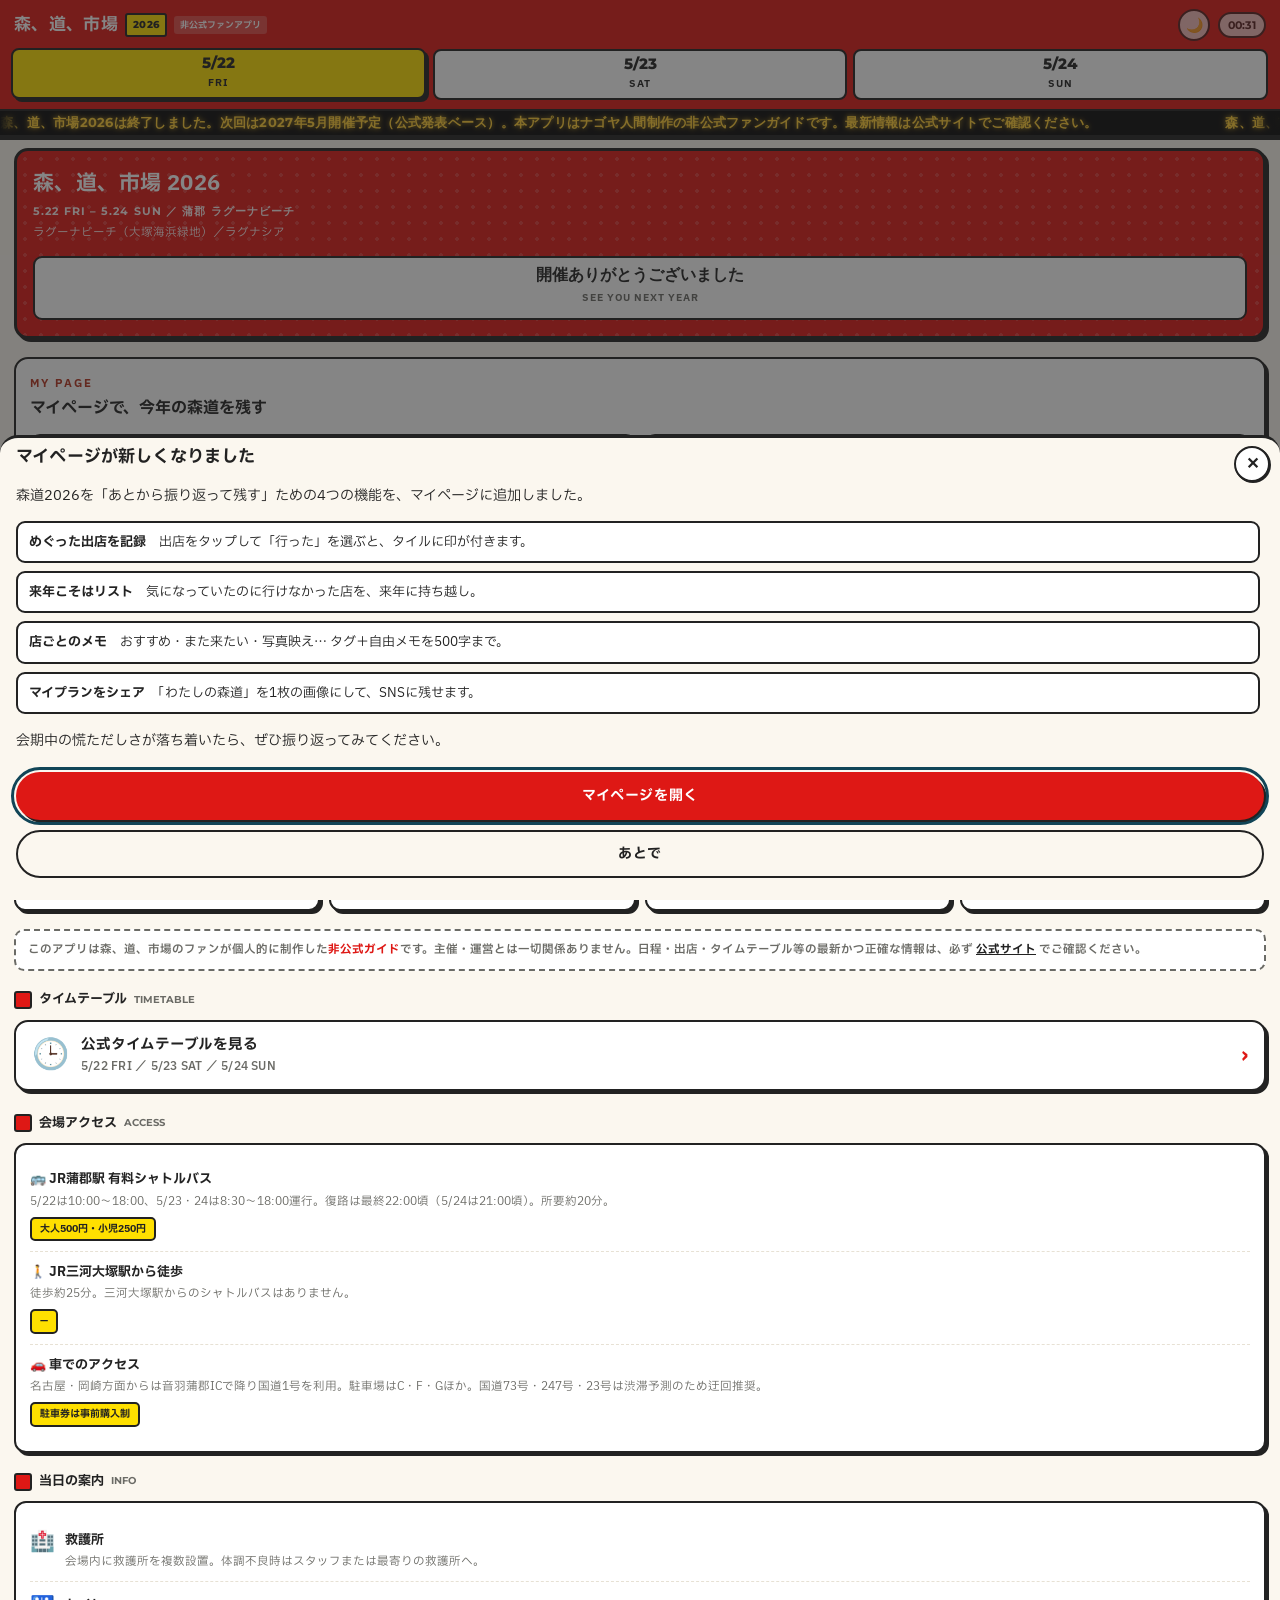
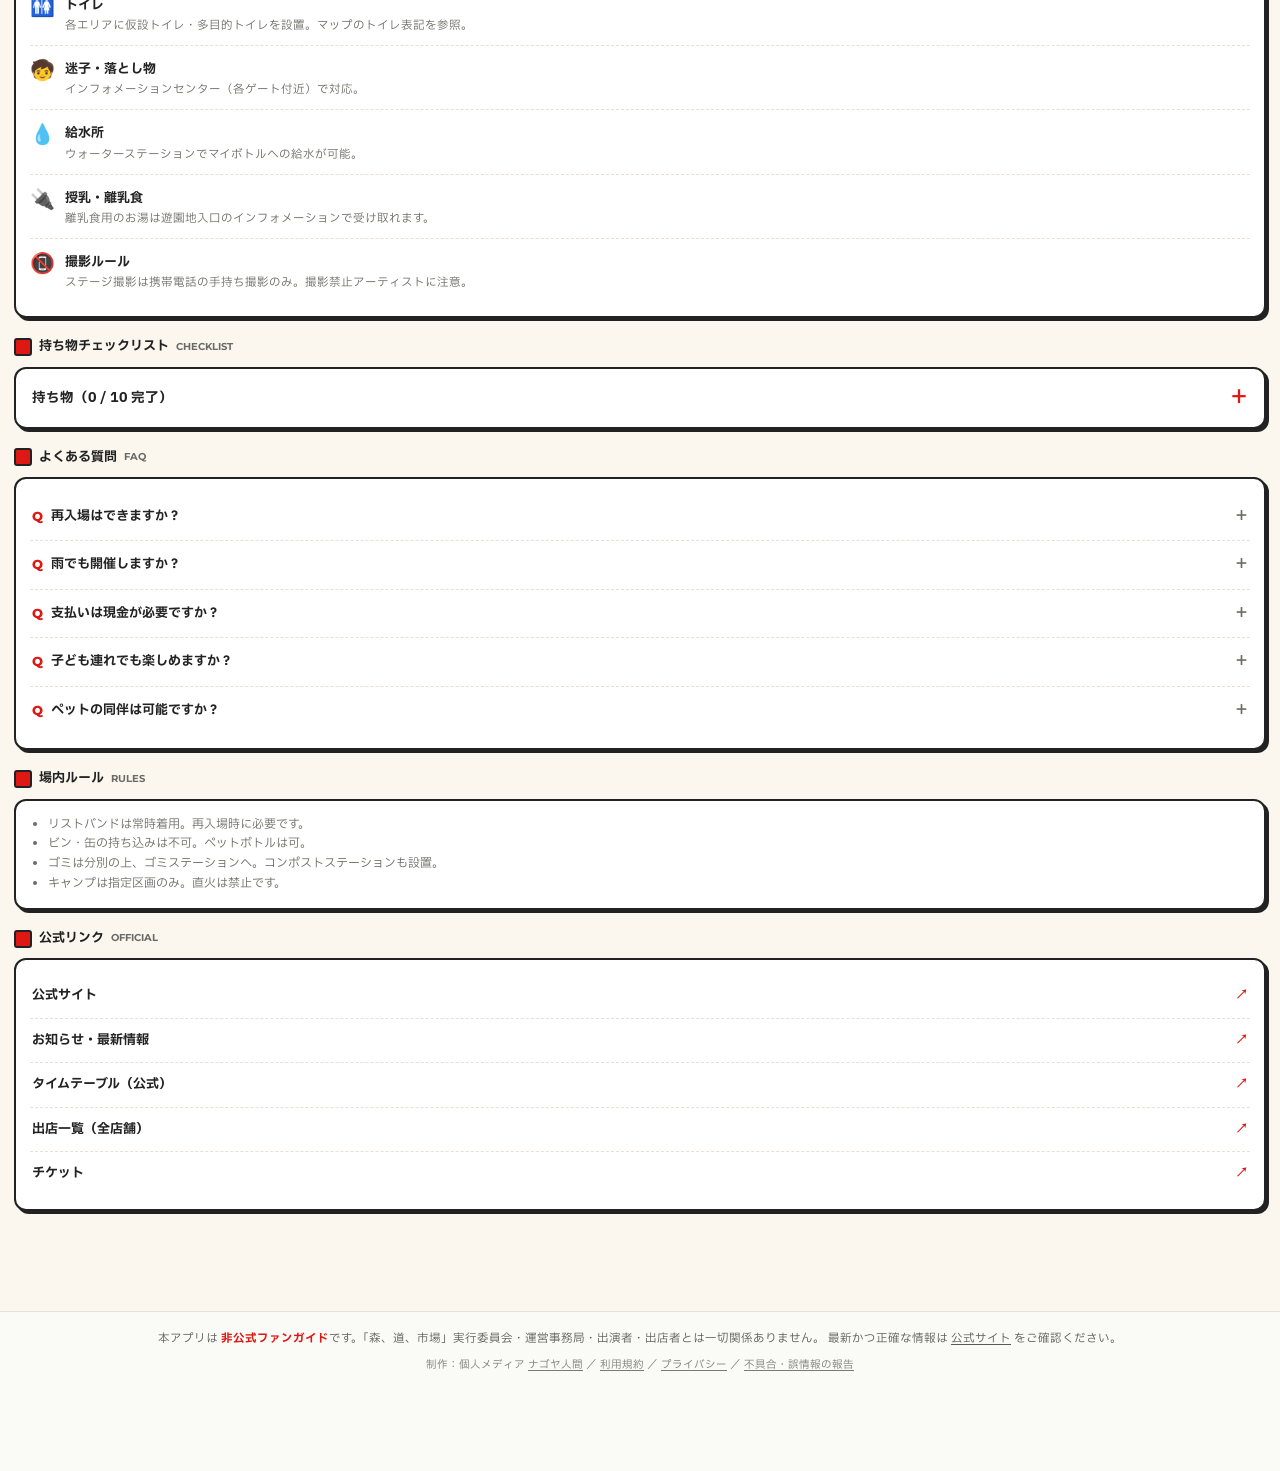
==== commit 2a237641: "公開準備：OGP・h1化・非公式表記強化・利用規約／プライバシー追加 - &lt;title&gt;／OGP／Twitter Card を「非公式ファンアプリ」明示で整備 - ヘッダーを &lt;h1" ====
--- a/index.html
+++ b/index.html
@@ -3,15 +3,29 @@
 <head>
 <meta charset="UTF-8">
 <meta name="viewport" content="width=device-width,initial-scale=1,viewport-fit=cover">
-<title>森、道、市場 2026 ガイド</title>
-<meta name="description" content="森、道、市場2026の非公式ガイドアプリ。会場マップ・出店・タイムテーブル・出演者をすぐに確認。">
+<title>森、道、市場 2026 非公式ファンアプリ | ナゴヤ人間</title>
+<meta name="description" content="個人メディア「ナゴヤ人間」制作の非公式ファンガイド。会場マップ・出店・タイムテーブル・出演者・わたしの森道（マイページ）。主催・運営とは関係ありません。最新情報は公式サイトをご確認ください。">
 <meta name="theme-color" content="#de1815">
 <meta name="apple-mobile-web-app-capable" content="yes">
 <meta name="apple-mobile-web-app-status-bar-style" content="black-translucent">
 <meta name="apple-mobile-web-app-title" content="森道2026">
+
+<!-- Open Graph / Twitter Card -->
+<meta property="og:type" content="website">
+<meta property="og:site_name" content="ナゴヤ人間">
+<meta property="og:title" content="森、道、市場 2026 非公式ファンアプリ">
+<meta property="og:description" content="ナゴヤ人間が個人で作った、森、道、市場2026の非公式ファンガイド。マップ・タイテ・出店・わたしの森道。主催・運営とは関係ありません。">
+<meta property="og:url" content="https://nagoya-ningen.github.io/morimichi-app/">
+<meta property="og:image" content="https://nagoya-ningen.github.io/morimichi-app/img/icon-512.png">
+<meta property="og:locale" content="ja_JP">
+<meta name="twitter:card" content="summary">
+<meta name="twitter:site" content="@nagoya_ningen">
+<meta name="twitter:creator" content="@nagoya_ningen">
+
 <link rel="manifest" href="manifest.json">
 <link rel="apple-touch-icon" href="img/icon-192.png">
 <link rel="icon" type="image/png" href="img/icon-192.png">
+<link rel="canonical" href="https://nagoya-ningen.github.io/morimichi-app/">
 <link rel="preconnect" href="https://fonts.googleapis.com">
 <link rel="preconnect" href="https://fonts.gstatic.com" crossorigin>
 <link rel="stylesheet" href="css/style.css">
@@ -26,10 +40,10 @@
 
 <header class="app-header">
   <div class="app-header__top">
-    <div class="app-header__title">
+    <h1 class="app-header__title">
       森、道、市場 <span class="mark en">2026</span>
       <span class="unofficial-tag">非公式ファンアプリ</span>
-    </div>
+    </h1>
     <div class="app-header__right">
       <button class="icon-btn" id="nightBtn" aria-label="表示モード切替">🌙</button>
       <div class="app-header__clock en" id="clock">--:--</div>
@@ -38,8 +52,8 @@
   <div class="day-tabs" id="dayTabs"></div>
   <div class="marquee" role="status" aria-live="polite">
     <div class="marquee__track">
-      <span class="marquee__text">森道市場2026終了。参加者・出展者・アーティスト・運営のみなさまお疲れ様でした。明日から森道ロスで頑張りましょう。</span>
-      <span class="marquee__text" aria-hidden="true">森道市場2026終了。参加者・出展者・アーティスト・運営のみなさまお疲れ様でした。明日から森道ロスで頑張りましょう。</span>
+      <span class="marquee__text">森、道、市場2026は終了しました。次回は2027年5月開催予定（公式発表ベース）。本アプリはナゴヤ人間制作の非公式ファンガイドです。最新情報は公式サイトでご確認ください。</span>
+      <span class="marquee__text" aria-hidden="true">森、道、市場2026は終了しました。次回は2027年5月開催予定（公式発表ベース）。本アプリはナゴヤ人間制作の非公式ファンガイドです。最新情報は公式サイトでご確認ください。</span>
     </div>
   </div>
 </header>
@@ -53,6 +67,19 @@
   <section class="view pad" id="view-myplan"></section>
 </main>
 
+<footer class="app-footer" role="contentinfo">
+  <p class="app-footer__notice">
+    本アプリは <b>非公式ファンガイド</b>です。「森、道、市場」実行委員会・運営事務局・出演者・出店者とは一切関係ありません。
+    最新かつ正確な情報は <a href="https://morimichiichiba.jp/" target="_blank" rel="noopener">公式サイト</a> をご確認ください。
+  </p>
+  <p class="app-footer__credit">
+    制作：個人メディア <a href="https://nagoya-ningen.github.io/" target="_blank" rel="noopener">ナゴヤ人間</a>
+    ／ <a href="terms.html">利用規約</a>
+    ／ <a href="privacy.html">プライバシー</a>
+    ／ <a href="https://github.com/nagoya-ningen/morimichi-app/issues" target="_blank" rel="noopener">不具合・誤情報の報告</a>
+  </p>
+</footer>
+
 <div class="modal-bg" id="modalBg">
   <div class="modal" id="modalBody" role="dialog" aria-modal="true" aria-label="詳細"></div>
 </div>
@@ -60,7 +87,7 @@
 <nav class="tabbar">
   <button data-view="home"><span class="ico">🏠</span><span class="lbl">ホーム</span></button>
   <button data-view="artists"><span class="ico">🎤</span><span class="lbl">出演者</span></button>
-  <button data-view="myplan" class="tabbar__center"><span class="ico">⭐</span><span class="lbl">マイページ</span></button>
+  <button data-view="myplan" class="tabbar__center"><span class="ico">⭐</span><span class="lbl">わたしの森道</span></button>
   <button data-view="shops"><span class="ico">🛍️</span><span class="lbl">出店</span></button>
   <button data-view="map"><span class="ico">🗺️</span><span class="lbl">マップ</span></button>
 </nav>
--- a/css/style.css
+++ b/css/style.css
@@ -17,6 +17,12 @@
   --ink2:#222222;        /* 白・黄背景上で常に濃色を保つ固定インク */
   --soft:#e7e1d4;
   --ok:#1f9d57;
+  /* 3軸状態の色を全コンポーネントで共有する変数。
+     タイル・モーダル・チップ・マップピン・動線パネルすべてが
+     ここを参照することで色のメンタルマップを保つ。 */
+  --state-wish:#B5341F;     /* 朱赤：行きたい */
+  --state-visited:#5b8a3a;  /* 緑：行った */
+  --state-next:#2E4A6B;     /* 群青：来年こそは */
   --tabh:60px;
   --headh:134px;
   --hard:3px 3px 0 var(--ink);
@@ -31,6 +37,10 @@
 body.night{
   --paper:#15171c;--card:#22252d;--ink:#f1ede3;--line:#3a3e48;
   --sub:#9aa0ac;--soft:#2c2f38;--hard:3px 3px 0 #000;
+  /* ダークモード時は彩度をやや上げてコントラスト確保 */
+  --state-wish:#d65240;
+  --state-visited:#7aac5a;
+  --state-next:#5a7da8;
 }
 img{max-width:100%;display:block;}
 button{font-family:inherit;cursor:pointer;border:none;background:none;color:inherit;}
@@ -378,11 +388,11 @@
 }
 /* 状態別ピン色（行った=緑、来年=群青、行きたい=赤＝既存） */
 .pin--plan-visited  .plan-pin__dot,
-.pin--plan-visited  .plan-pin__label{background:#5b8a3a;}
+.pin--plan-visited  .plan-pin__label{background:var(--state-visited);}
 .pin--plan-nextyear .plan-pin__dot,
-.pin--plan-nextyear .plan-pin__label{background:#2E4A6B;}
+.pin--plan-nextyear .plan-pin__label{background:var(--state-next);}
 .pin--plan-wishlist .plan-pin__dot,
-.pin--plan-wishlist .plan-pin__label{background:#B5341F;}
+.pin--plan-wishlist .plan-pin__label{background:var(--state-wish);}
 /* ピン本体の周りに「他の状態が共存する」サブドットを並べる（最大2個） */
 .plan-pin__subs{
   position:absolute;top:-4px;right:-8px;display:flex;gap:2px;
@@ -391,9 +401,9 @@
   width:9px;height:9px;border-radius:50%;border:1.5px solid var(--ink);
   background:#fff;display:block;
 }
-.plan-pin__sub--visited{background:#5b8a3a;}
-.plan-pin__sub--nextyear{background:#2E4A6B;}
-.plan-pin__sub--wishlist{background:#B5341F;}
+.plan-pin__sub--visited{background:var(--state-visited);}
+.plan-pin__sub--nextyear{background:var(--state-next);}
+.plan-pin__sub--wishlist{background:var(--state-wish);}
 .pin--plan{position:absolute;}
 
 /* マップ上部のマイプラン表示トグル */
@@ -411,9 +421,9 @@
   font-size:10.5px;font-weight:800;padding:3px 9px;border-radius:11px;
   border:1.5px solid var(--ink);color:#fff;line-height:1.45;
 }
-.plan-legend__chip--visited{background:#5b8a3a;}
-.plan-legend__chip--nextyear{background:#2E4A6B;}
-.plan-legend__chip--wishlist{background:#B5341F;}
+.plan-legend__chip--visited{background:var(--state-visited);}
+.plan-legend__chip--nextyear{background:var(--state-next);}
+.plan-legend__chip--wishlist{background:var(--state-wish);}
 
 /* 動線パネル内の店行に状態タグを表示 */
 .zone-shop__tags{display:inline-flex;gap:3px;margin-right:6px;}
@@ -421,9 +431,9 @@
   font-size:9.5px;font-weight:800;padding:2px 6px;border-radius:9px;
   border:1.5px solid var(--ink);color:#fff;line-height:1.4;white-space:nowrap;
 }
-.zone-shop__tag--visited{background:#5b8a3a;}
-.zone-shop__tag--nextyear{background:#2E4A6B;}
-.zone-shop__tag--wishlist{background:#B5341F;}
+.zone-shop__tag--visited{background:var(--state-visited);}
+.zone-shop__tag--nextyear{background:var(--state-next);}
+.zone-shop__tag--wishlist{background:var(--state-wish);}
 
 /* 選択中ショップの会場マップ赤マーキング（SVGオーバーレイ）。
    #areaSvg は #mapInner 内にありマップと一緒に拡縮される。 */
@@ -574,9 +584,9 @@
 .state-btn__ico{font-size:15px;line-height:1;}
 .state-btn__lbl{font-size:9px;font-weight:800;letter-spacing:-.02em;white-space:nowrap;}
 /* 状態 on の各ボタン色（マイページのチップ色と統一） */
-.state-btn--fav.on{background:#B5341F;color:#fff;border-color:#1a1a1a;}
-.state-btn--visited.on{background:#5b8a3a;color:#fff;border-color:#1a1a1a;}
-.state-btn--nextyear.on{background:#2E4A6B;color:#fff;border-color:#1a1a1a;}
+.state-btn--fav.on{background:var(--state-wish);color:#fff;border-color:#1a1a1a;}
+.state-btn--visited.on{background:var(--state-visited);color:#fff;border-color:#1a1a1a;}
+.state-btn--nextyear.on{background:var(--state-next);color:#fff;border-color:#1a1a1a;}
 body.night .state-btn{background:#2c2f38;color:#f1ede3;}
 .empty{text-align:center;color:var(--sub);font-size:13px;padding:44px 20px;}
 .empty .big{font-size:40px;margin-bottom:8px;}
@@ -637,14 +647,14 @@
 .btn:active{transform:translate(2px,2px);box-shadow:1px 1px 0 var(--ink);}
 .btn--primary{background:var(--red);color:#fff;}
 .btn--ghost{background:var(--card);color:var(--ink);}
-.btn--fav{background:var(--teal);color:#fff;}
-.btn--fav.on{background:var(--ok);}
-/* 行った／来年ボタン：fav と並んだときに色で識別できるよう、
-   非アクティブはニュートラルなcard色、アクティブは独自色に切り替える */
+/* 3トグル：色は全コンポーネント共通の3軸色（朱赤・緑・群青）に統一。
+   非アクティブはニュートラルな card 色＋ ink 文字。アクティブで状態色＋白文字。 */
+.btn--fav{background:var(--card);color:var(--ink);}
+.btn--fav.on{background:var(--state-wish);color:#fff;}
 .btn--visited{background:var(--card);color:var(--ink);}
-.btn--visited.on{background:#5b8a3a;color:#fff;}
+.btn--visited.on{background:var(--state-visited);color:#fff;}
 .btn--nextyear{background:var(--card);color:var(--ink);}
-.btn--nextyear.on{background:#c98a2b;color:#fff;}
+.btn--nextyear.on{background:var(--state-next);color:#fff;}
 /* 3ボタン横並びはモバイルだと文字が詰まるため、font-size をやや絞る */
 .modal__btns--triple .btn{padding:11px 6px;font-size:12px;}
 /* 狭い画面（〜425px）では 2行レイアウトに切替：
@@ -700,13 +710,15 @@
 }
 
 /* マイプラン：第2層チップ群（行きたい／行った／来年）
-   未選択チップは ライト=白／ダーク=暗グレーで「下げる」表現に。
-   選択は赤＋白文字で「上げる」表現を両モード共通で維持する。 */
+   未選択は白／暗グレー。選択中は3軸の色で塗り分けて、タイル・モーダル・
+   マップピンと同じ色のメンタルマップを保つ。 */
 .chips--sub{margin-bottom:10px;}
 .chips--sub .chip{background:#ffffff;color:#1a1a1a;border-color:#1a1a1a;}
-.chips--sub .chip.active{background:var(--red);color:#ffffff;border-color:#1a1a1a;}
+.chips--sub .chip.active[data-sub="wishlist"]{background:var(--state-wish);color:#fff;}
+.chips--sub .chip.active[data-sub="visited"] {background:var(--state-visited);color:#fff;}
+.chips--sub .chip.active[data-sub="nextyear"]{background:var(--state-next);color:#fff;}
 body.night .chips--sub .chip{background:#2c2f38;color:#f1ede3;border-color:#f1ede3;}
-body.night .chips--sub .chip.active{background:var(--red);color:#ffffff;border-color:#f1ede3;}
+body.night .chips--sub .chip.active{color:#fff;}
 
 /* マイプラン：visited サブタブのタイル本文プレビュー（メモの抜粋） */
 .tile__notepreview{
@@ -754,7 +766,7 @@
   box-shadow:var(--hard);
 }
 .myplan-intro__kicker{
-  font-size:11px;font-weight:800;letter-spacing:.18em;color:#B5341F;
+  font-size:11px;font-weight:800;letter-spacing:.18em;color:var(--state-wish);
   margin-bottom:4px;
 }
 .myplan-intro__head{
@@ -768,10 +780,10 @@
   border:2px solid var(--ink);border-radius:10px;padding:11px 10px;
   background:#fff;position:relative;color:#1a1a1a;
 }
-.myplan-intro__cell--indigo .myplan-intro__num{color:#2E4A6B;}
+.myplan-intro__cell--indigo .myplan-intro__num{color:var(--state-next);}
 .myplan-intro__num{
   font-family:"SF Mono","Menlo",monospace;font-size:11px;font-weight:700;
-  color:#B5341F;letter-spacing:.05em;margin-bottom:4px;
+  color:var(--state-wish);letter-spacing:.05em;margin-bottom:4px;
 }
 .myplan-intro__lbl{
   font-size:13px;font-weight:800;line-height:1.35;margin-bottom:4px;
@@ -812,7 +824,7 @@
 .myplan-onboard__list li p{margin:2px 0 0;color:var(--sub);font-size:11.5px;line-height:1.55;}
 .myplan-onboard__n{
   flex-shrink:0;width:26px;height:26px;border-radius:50%;
-  background:#B5341F;color:#fff;font-weight:900;font-size:13px;
+  background:var(--state-wish);color:#fff;font-weight:900;font-size:13px;
   display:flex;align-items:center;justify-content:center;
   font-family:"SF Pro Display",system-ui,sans-serif;line-height:1;
 }
@@ -877,6 +889,22 @@
 .myplan-settings__btns{display:flex;gap:9px;}
 
 /* ---------- ボトムタブ ---------- */
+/* 共通フッター：非公式表記・制作者クレジット・規約リンクを集約。
+   タブバーの上に常に表示するため、main の下／tabbar の上に固定的に置く。
+   タブバーが固定（position:fixed）で本体ビューを覆う想定のため、
+   フッター末尾と tabbar の間に十分な余白が必要。 */
+.app-footer{
+  padding:18px 16px 96px;
+  background:#fafaf7;border-top:1px solid #e6e2d8;
+  color:#5b5b53;font-size:11.5px;line-height:1.65;text-align:center;
+}
+body.night .app-footer{background:#16161a;border-top-color:#2a2a30;color:#9a9a93;}
+.app-footer__notice{margin:0 0 8px;}
+.app-footer__notice b{color:var(--red);}
+.app-footer__credit{margin:0;color:#7a7a72;font-size:10.5px;}
+.app-footer a{color:inherit;text-decoration:underline;text-underline-offset:2px;}
+.app-footer a:hover{color:var(--red);}
+
 .tabbar{
   position:fixed;left:0;right:0;bottom:0;z-index:50;
   background:var(--card);display:flex;border-top:3px solid var(--ink);
@@ -894,27 +922,15 @@
   content:"";position:absolute;top:0;left:22%;right:22%;height:3px;
   background:var(--red);
 }
-/* 中央のマイページタブを強調：少し大きめのアイコン＋赤の浮き上がりサークル。
-   ラベルはサークル下にずらして表示する。 */
-.tabbar__center{position:relative;}
-.tabbar__center::after{
-  content:"";position:absolute;top:2px;left:50%;transform:translateX(-50%);
-  width:44px;height:44px;border-radius:50%;
-  background:var(--red);border:2.5px solid var(--ink);
-  box-shadow:var(--hard);z-index:1;
-}
-.tabbar__center .ico{
-  position:relative;z-index:2;font-size:22px;margin-top:-2px;
-}
+/* 中央の「わたしの森道」タブ：
+   赤丸／インジ点は廃止。ラベルの赤太字＋わずかに字間を詰めて、
+   フラットなナビの中で「自分のページ」と分かる程度に控えめに強調する。
+   ラベルが6文字（「わたしの森道」）と他より長いので font-size と
+   letter-spacing で収まりを良くする。 */
 .tabbar__center .lbl{
-  position:relative;z-index:2;color:var(--ink);font-weight:900;
-  letter-spacing:.02em;font-size:9.5px;margin-top:4px;
-}
-.tabbar__center.active::before{display:none;}
-.tabbar__center.active .lbl{color:var(--red);}
-.tabbar__center:active::after{transform:translateX(-50%) translate(1px,1px);box-shadow:1px 1px 0 var(--ink);}
-body.night .tabbar__center .lbl{color:var(--ink);}
-body.night .tabbar__center.active .lbl{color:var(--red);}
+  color:var(--red);font-weight:900;
+  font-size:10px;letter-spacing:-.04em;
+}
 .tabbar button .badge{
   position:absolute;top:3px;right:50%;margin-right:-22px;
   background:var(--red);color:#fff;font-size:8px;font-weight:800;
